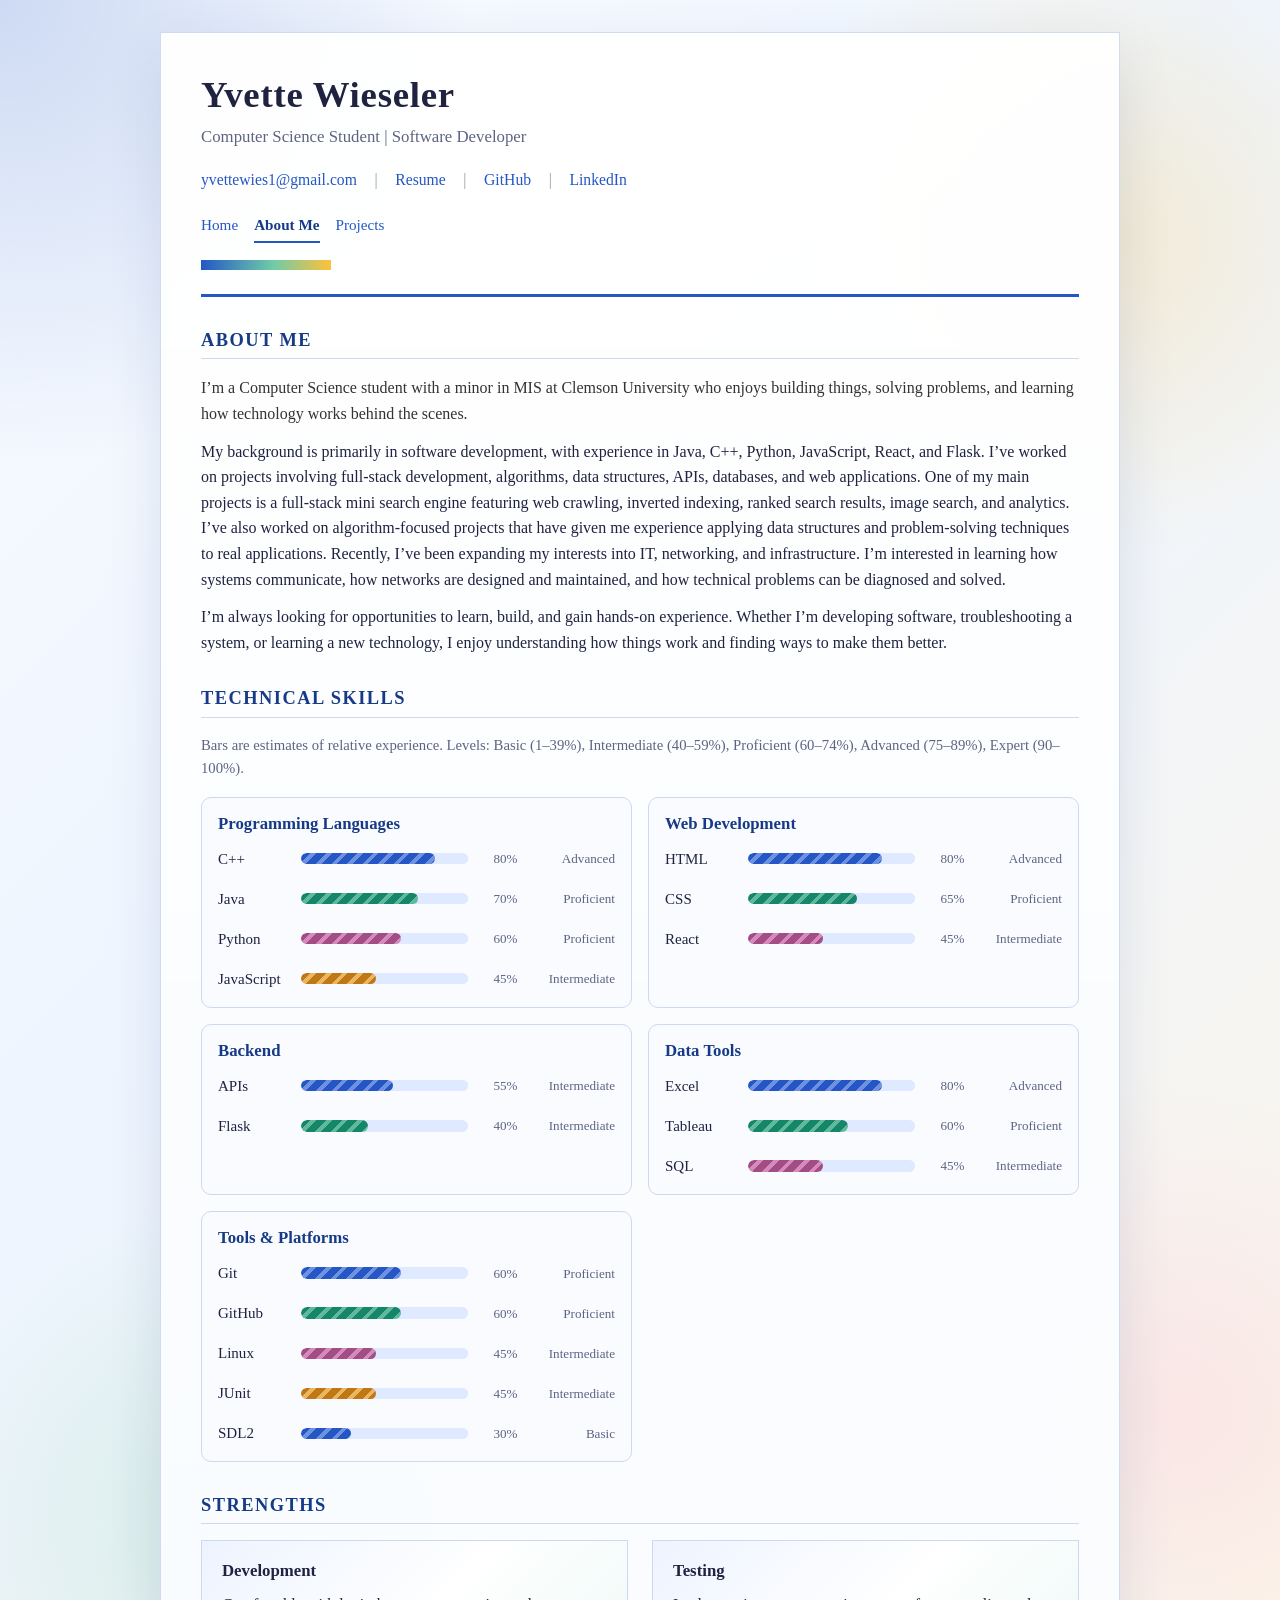
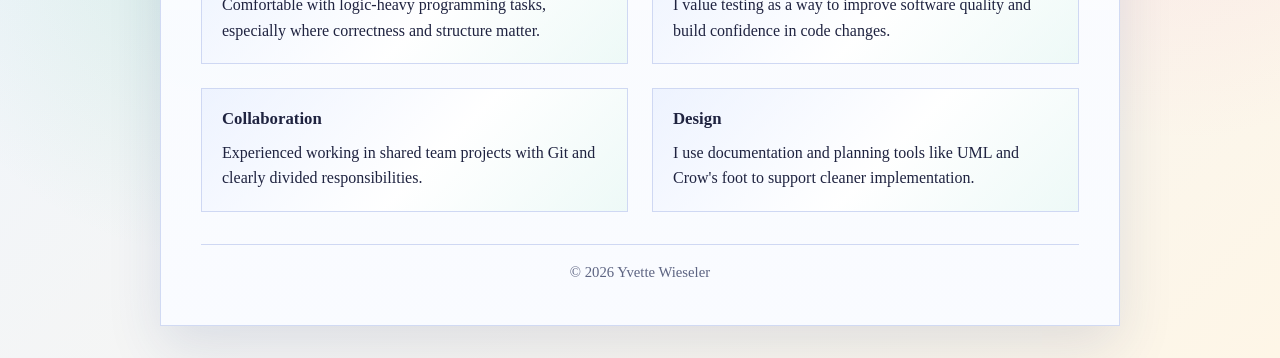
==== about.html @ d9f07ef3 "Deleted/changed some skills and changed the bar skill levels" ====
<!DOCTYPE html>
<html lang="en">
<head>
  <meta charset="UTF-8">
  <meta name="viewport" content="width=device-width, initial-scale=1">
  <title>About Me | Yvette Wieseler</title>
  <meta
    name="description"
    content="About Yvette Wieseler, a computer science student with experience in software development, testing, and design."
  >
  <link rel="stylesheet" href="assets/css/styles.css">
</head>
<body>
  <div class="page">
    <header>
      <h1>Yvette Wieseler</h1>
      <p class="subtitle">Computer Science Student | Software Developer</p>
      <div class="contact-line">
        <span><a href="mailto:yvettewies1@gmail.com">yvettewies1@gmail.com</a></span>
        <span><a href="assets/images/Resume%202026.pdf" target="_blank" rel="noreferrer">Resume</a></span>
        <span><a href="https://github.com/ywiesel" target="_blank" rel="noreferrer">GitHub</a></span>
        <span><a href="https://www.linkedin.com/in/yvette-wieseler-1a63712b4" target="_blank" rel="noreferrer">LinkedIn</a></span>
      </div>
      <nav aria-label="Primary">
        <a href="index.html">Home</a>
        <a href="about.html" aria-current="page">About Me</a>
        <a href="projects.html">Projects</a>
      </nav>
    </header>

    <main>
      <section>
        <h2>About Me</h2>
        <p class="lead">
          I’m a Computer Science student with a minor in MIS at Clemson University who enjoys building things,
          solving problems, and learning how technology works behind the scenes.
        </p>
        <p>
          My background is primarily in software development, with experience in Java, C++, Python, JavaScript, 
          React, and Flask. I’ve worked on projects involving full-stack development, algorithms, data structures, 
          APIs, databases, and web applications. One of my main projects is a full-stack mini search engine featuring 
          web crawling, inverted indexing, ranked search results, image search, and analytics. I’ve also worked on 
          algorithm-focused projects that have given me experience applying data structures and problem-solving techniques 
          to real applications. Recently, I’ve been expanding my interests into IT, networking, and infrastructure. 
          I’m interested in learning how systems communicate, how networks are designed and maintained, and how technical 
          problems can be diagnosed and solved.
        </p>
        <p>
          I’m always looking for opportunities to learn, build, and gain hands-on experience. Whether I’m developing software, 
          troubleshooting a system, or learning a new technology, I enjoy understanding how things work and finding ways to make 
          them better.
        </p>
      </section>

      <section>
        <h2>Technical Skills</h2>
        <p class="skills-note">Bars are estimates of relative experience. Levels: Basic (1–39%), Intermediate (40–59%), Proficient (60–74%), Advanced (75–89%), Expert (90–100%).</p>
        <div class="skills-grid">
          <div class="skill-group">
            <h3>Programming Languages</h3>
            <ul class="skill-list">
              <li><label for="skill-cpp">C++</label><progress id="skill-cpp" max="100" value="80">80%</progress><span class="skill-percent">80%</span><span class="skill-level">Advanced</span></li>
              <li><label for="skill-java">Java</label><progress id="skill-java" max="100" value="70">70%</progress><span class="skill-percent">70%</span><span class="skill-level">Proficient</span></li>
              <li><label for="skill-python">Python</label><progress id="skill-python" max="100" value="60">60%</progress><span class="skill-percent">60%</span><span class="skill-level">Proficient</span></li>
              <li><label for="skill-javascript">JavaScript</label><progress id="skill-javascript" max="100" value="45">45%</progress><span class="skill-percent">45%</span><span class="skill-level">Intermediate</span></li>
            </ul>
          </div>
          <div class="skill-group">
            <h3>Web Development</h3>
            <ul class="skill-list">
              <li><label for="skill-html">HTML</label><progress id="skill-html" max="100" value="80">80%</progress><span class="skill-percent">80%</span><span class="skill-level">Advanced</span></li>
              <li><label for="skill-css">CSS</label><progress id="skill-css" max="100" value="65">65%</progress><span class="skill-percent">65%</span><span class="skill-level">Proficient</span></li>
              <li><label for="skill-react">React</label><progress id="skill-react" max="100" value="45">45%</progress><span class="skill-percent">45%</span><span class="skill-level">Intermediate</span></li>
            </ul>
          </div>
          <div class="skill-group">
            <h3>Backend</h3>
            <ul class="skill-list">
              <li><label for="skill-apis">APIs</label><progress id="skill-apis" max="100" value="55">55%</progress><span class="skill-percent">55%</span><span class="skill-level">Intermediate</span></li>
              <li><label for="skill-flask">Flask</label><progress id="skill-flask" max="100" value="40">40%</progress><span class="skill-percent">40%</span><span class="skill-level">Intermediate</span></li>
            </ul>
          </div>
          <div class="skill-group">
            <h3>Data Tools</h3>
            <ul class="skill-list">
              <li><label for="skill-excel">Excel</label><progress id="skill-excel" max="100" value="80">80%</progress><span class="skill-percent">80%</span><span class="skill-level">Advanced</span></li>
              <li><label for="skill-tableau">Tableau</label><progress id="skill-tableau" max="100" value="60">60%</progress><span class="skill-percent">60%</span><span class="skill-level">Proficient</span></li>
              <li><label for="skill-sql">SQL</label><progress id="skill-sql" max="100" value="45">45%</progress><span class="skill-percent">45%</span><span class="skill-level">Intermediate</span></li>
            </ul>
          </div>
          <div class="skill-group">
            <h3>Tools &amp; Platforms</h3>
            <ul class="skill-list">
              <li><label for="skill-git">Git</label><progress id="skill-git" max="100" value="60">60%</progress><span class="skill-percent">60%</span><span class="skill-level">Proficient</span></li>
              <li><label for="skill-github">GitHub</label><progress id="skill-github" max="100" value="60">60%</progress><span class="skill-percent">60%</span><span class="skill-level">Proficient</span></li>
              <li><label for="skill-linux">Linux</label><progress id="skill-linux" max="100" value="45">45%</progress><span class="skill-percent">45%</span><span class="skill-level">Intermediate</span></li>
              <li><label for="skill-junit">JUnit</label><progress id="skill-junit" max="100" value="45">45%</progress><span class="skill-percent">45%</span><span class="skill-level">Intermediate</span></li>
              <li><label for="skill-sdl2">SDL2</label><progress id="skill-sdl2" max="100" value="30">30%</progress><span class="skill-percent">30%</span><span class="skill-level">Basic</span></li>
            </ul>
          </div>
        </div>
      </section>

      <section>
        <h2>Strengths</h2>
        <div class="split-grid">
          <div class="panel">
            <h3>Development</h3>
            <p>
              Comfortable with logic-heavy programming tasks, especially where correctness and structure matter.
            </p>
          </div>
          <div class="panel">
            <h3>Testing</h3>
            <p>
              I value testing as a way to improve software quality and build confidence in code changes.
            </p>
          </div>
          <div class="panel">
            <h3>Collaboration</h3>
            <p>
              Experienced working in shared team projects with Git and clearly divided responsibilities.
            </p>
          </div>
          <div class="panel">
            <h3>Design</h3>
            <p>
              I use documentation and planning tools like UML and Crow's foot to support cleaner implementation.
            </p>
          </div>
        </div>
      </section>
    </main>

    <footer>
      © 2026 Yvette Wieseler
    </footer>
  </div>
</body>
</html>
---- assets/css/styles.css ----
:root {
  --bg: #edf5ff;
  --surface: #ffffff;
  --surface-soft: #f9fbff;
  --text: #1f2340;
  --muted: #5d6482;
  --border: #cfd8f3;
  --accent: #2457c5;
  --accent-strong: #163a86;
  --accent-soft: #dfe9ff;
  --mint: #dff7ee;
  --rose: #ffe2ea;
  --max-width: 960px;
}

* {
  box-sizing: border-box;
}

html {
  scroll-behavior: smooth;
}

body {
  margin: 0;
  background:
    radial-gradient(circle at top left, rgba(36, 87, 197, 0.2), transparent 20%),
    radial-gradient(circle at 85% 12%, rgba(255, 193, 59, 0.22), transparent 16%),
    radial-gradient(circle at 18% 78%, rgba(110, 203, 168, 0.2), transparent 18%),
    radial-gradient(circle at 92% 72%, rgba(255, 150, 180, 0.16), transparent 18%),
    linear-gradient(135deg, #f8fbff 0%, #eef5ff 38%, #fef6e7 100%);
  color: var(--text);
  font-family: Georgia, "Times New Roman", serif;
  line-height: 1.6;
}

a {
  color: var(--accent);
  text-decoration: none;
}

a:hover {
  color: var(--accent-strong);
  text-decoration: underline;
}

.page {
  width: min(calc(100% - 2rem), var(--max-width));
  margin: 2rem auto;
  background:
    linear-gradient(180deg, rgba(255, 255, 255, 0.97) 0%, rgba(249, 251, 255, 0.98) 100%);
  border: 1px solid rgba(207, 216, 243, 0.95);
  padding: 2.5rem;
  box-shadow: 0 22px 52px rgba(30, 55, 120, 0.12);
}

header {
  border-bottom: 3px solid var(--accent);
  padding-bottom: 1.5rem;
  margin-bottom: 2rem;
  position: relative;
}

header::after {
  content: "";
  display: block;
  width: 130px;
  height: 10px;
  margin-top: 1.1rem;
  background: linear-gradient(90deg, var(--accent) 0%, #6ecba8 55%, #ffc13b 100%);
}

h1,
h2,
h3 {
  margin: 0;
  font-weight: 700;
  line-height: 1.2;
}

h1 {
  font-size: 2.3rem;
  letter-spacing: 0.02em;
}

.subtitle {
  margin: 0.45rem 0 0;
  color: var(--muted);
  font-size: 1.05rem;
}

.contact-line {
  margin-top: 1rem;
  display: flex;
  flex-wrap: wrap;
  gap: 0.65rem 1.1rem;
  color: var(--muted);
  font-size: 0.98rem;
}

.contact-line span::after {
  content: "|";
  margin-left: 1.1rem;
  color: #9a9a9a;
}

.contact-line span:last-child::after {
  content: "";
  margin: 0;
}

nav {
  margin-top: 1.1rem;
  display: flex;
  flex-wrap: wrap;
  gap: 1rem;
  font-size: 0.95rem;
}

nav a {
  padding: 0.2rem 0;
  border-bottom: 2px solid transparent;
}

nav a:hover {
  border-bottom-color: var(--accent);
  text-decoration: none;
}

nav a[aria-current="page"] {
  color: var(--accent-strong);
  border-bottom-color: var(--accent);
  font-weight: 700;
}

section + section {
  margin-top: 2rem;
}

h2 {
  font-size: 1.15rem;
  text-transform: uppercase;
  letter-spacing: 0.08em;
  border-bottom: 1px solid var(--border);
  padding-bottom: 0.45rem;
  margin-bottom: 1rem;
  color: var(--accent-strong);
}

p {
  margin: 0;
}

p + p {
  margin-top: 0.75rem;
}

.lead {
  color: #333;
}

.intro-section {
  max-width: 780px;
}

.split-grid {
  display: grid;
  grid-template-columns: repeat(2, minmax(0, 1fr));
  gap: 1.5rem;
}

.panel {
  border: 1px solid var(--border);
  padding: 1.25rem;
  background:
    linear-gradient(135deg, rgba(223, 233, 255, 0.45) 0%, rgba(255, 255, 255, 0.95) 55%, rgba(223, 247, 238, 0.45) 100%);
}

.panel h3 {
  font-size: 1.05rem;
  margin-bottom: 0.65rem;
}

.button-row {
  display: flex;
  flex-wrap: wrap;
  gap: 0.85rem;
  margin-top: 1.5rem;
}

.button {
  display: inline-block;
  padding: 0.75rem 1.1rem;
  border: 1px solid var(--accent);
  color: var(--accent);
  background: #ffffff;
}

.button.primary {
  background: var(--accent);
  color: #fff;
}

.project-actions {
  display: flex;
  flex-wrap: wrap;
  gap: 0.85rem;
  margin-top: 1rem;
}

.project-video {
  margin-top: 1rem;
}

.project-video video {
  display: block;
  width: 100%;
  max-height: min(62vh, 520px);
  background: var(--surface-soft);
  border: 1px solid var(--border);
}

.skills-grid {
  display: grid;
  grid-template-columns: repeat(2, minmax(0, 1fr));
  gap: 1rem;
}

.skills-note {
  margin: 0 0 1rem;
  color: var(--muted);
  font-size: 0.92rem;
}

.skill-group {
  padding: 1rem;
  border: 1px solid var(--border);
  border-radius: 10px;
  background: var(--surface-soft);
}

.skill-group h3 {
  margin-bottom: 0.8rem;
  color: var(--accent-strong);
  font-size: 1.05rem;
}

.skill-list {
  display: grid;
  gap: 0.65rem;
  margin: 0;
  padding: 0;
  list-style: none;
}

.skill-list li {
  display: grid;
  grid-template-columns: 4.5rem minmax(0, 1fr) 2.4rem 5.4rem;
  align-items: center;
  gap: 0.7rem;
}

.skill-list label {
  font-size: 0.94rem;
}

.skill-list li > span {
  color: var(--muted);
  font-size: 0.82rem;
  font-variant-numeric: tabular-nums;
  text-align: right;
}

.skill-list .skill-level {
  font-variant-numeric: normal;
}

.skill-list progress {
  width: 100%;
  height: 0.7rem;
  border: 0;
  border-radius: 999px;
  overflow: hidden;
  appearance: none;
  -webkit-appearance: none;
  background: var(--accent-soft);
}

.skill-list progress::-webkit-progress-bar {
  border-radius: 999px;
  background: var(--accent-soft);
}

.skill-list progress::-webkit-progress-value {
  border-radius: 999px;
  background: repeating-linear-gradient(135deg, var(--bar-color) 0 7px, var(--bar-highlight) 7px 11px);
}

.skill-list progress::-moz-progress-bar {
  border-radius: 999px;
  background: repeating-linear-gradient(135deg, var(--bar-color) 0 7px, var(--bar-highlight) 7px 11px);
}

.skill-list li:nth-child(4n + 1) {
  --bar-color: #2457c5;
  --bar-highlight: #6e91e0;
}

.skill-list li:nth-child(4n + 2) {
  --bar-color: #16866a;
  --bar-highlight: #61b99c;
}

.skill-list li:nth-child(4n + 3) {
  --bar-color: #a24d86;
  --bar-highlight: #d58bb9;
}

.skill-list li:nth-child(4n) {
  --bar-color: #c07816;
  --bar-highlight: #eab65f;
}

.project {
  padding: 0 0 1.4rem;
  margin-bottom: 1.4rem;
  border-bottom: 1px solid #e7e7e7;
}

.project:last-child {
  margin-bottom: 0;
  padding-bottom: 0;
  border-bottom: 0;
}

.project-header {
  display: flex;
  justify-content: space-between;
  gap: 1rem;
  align-items: baseline;
  margin-bottom: 0.45rem;
  flex-wrap: wrap;
}

.project-title {
  font-size: 1.1rem;
  color: var(--accent-strong);
}

.project-type {
  color: var(--muted);
  font-size: 0.95rem;
  font-style: italic;
}

.label {
  font-weight: 700;
}

ul {
  margin: 0.75rem 0 0;
  padding-left: 1.2rem;
}

li + li {
  margin-top: 0.35rem;
}

.project-slideshow {
  margin-top: 1rem;
}

.slideshow-frame {
  border: 1px solid var(--border);
  background: #fff;
  padding: 0.75rem;
}

.slide {
  display: none;
  margin: 0;
}

.slide.is-active {
  display: block;
}

.slide img {
  width: 100%;
  height: min(62vh, 520px);
  object-fit: contain;
  background: var(--surface-soft);
  border: 1px solid #ececec;
  display: block;
}

.slide figcaption {
  margin-top: 0.45rem;
  color: var(--muted);
  font-size: 0.9rem;
}

.slideshow-controls {
  display: flex;
  align-items: center;
  justify-content: center;
  gap: 1rem;
  margin-top: 0.8rem;
}

.slide-button {
  width: 2.45rem;
  height: 2.45rem;
  border: 1px solid var(--accent);
  background: #fff;
  color: var(--accent);
  font-size: 1.6rem;
  line-height: 1;
  cursor: pointer;
}

.slide-button:hover,
.slide-button:focus {
  background: var(--accent);
  color: #fff;
}

.slide-counter {
  min-width: 4.5rem;
  color: var(--muted);
  font-size: 0.95rem;
  text-align: center;
}

.project-note,
.placeholder {
  margin-top: 0.8rem;
  color: var(--muted);
  font-style: italic;
}

footer {
  margin-top: 2rem;
  padding-top: 1rem;
  border-top: 1px solid var(--border);
  color: var(--muted);
  font-size: 0.92rem;
  text-align: center;
}

@media (max-width: 700px) {
  .page {
    margin: 0;
    width: 100%;
    border-left: 0;
    border-right: 0;
    padding: 1.5rem;
  }

  h1 {
    font-size: 1.9rem;
  }

  .contact-line {
    flex-direction: column;
    gap: 0.35rem;
  }

  .contact-line span::after {
    content: "";
    margin: 0;
  }

  .split-grid {
    grid-template-columns: 1fr;
  }

  .skills-grid {
    grid-template-columns: 1fr;
  }

  .slide img {
    height: min(56vh, 380px);
  }

  .skill-list li {
    grid-template-columns: 4rem minmax(0, 1fr) 2.3rem;
    gap: 0.45rem;
  }

  .skill-list .skill-level {
    grid-column: 2 / 4;
    margin-top: -0.35rem;
    text-align: right;
  }
}
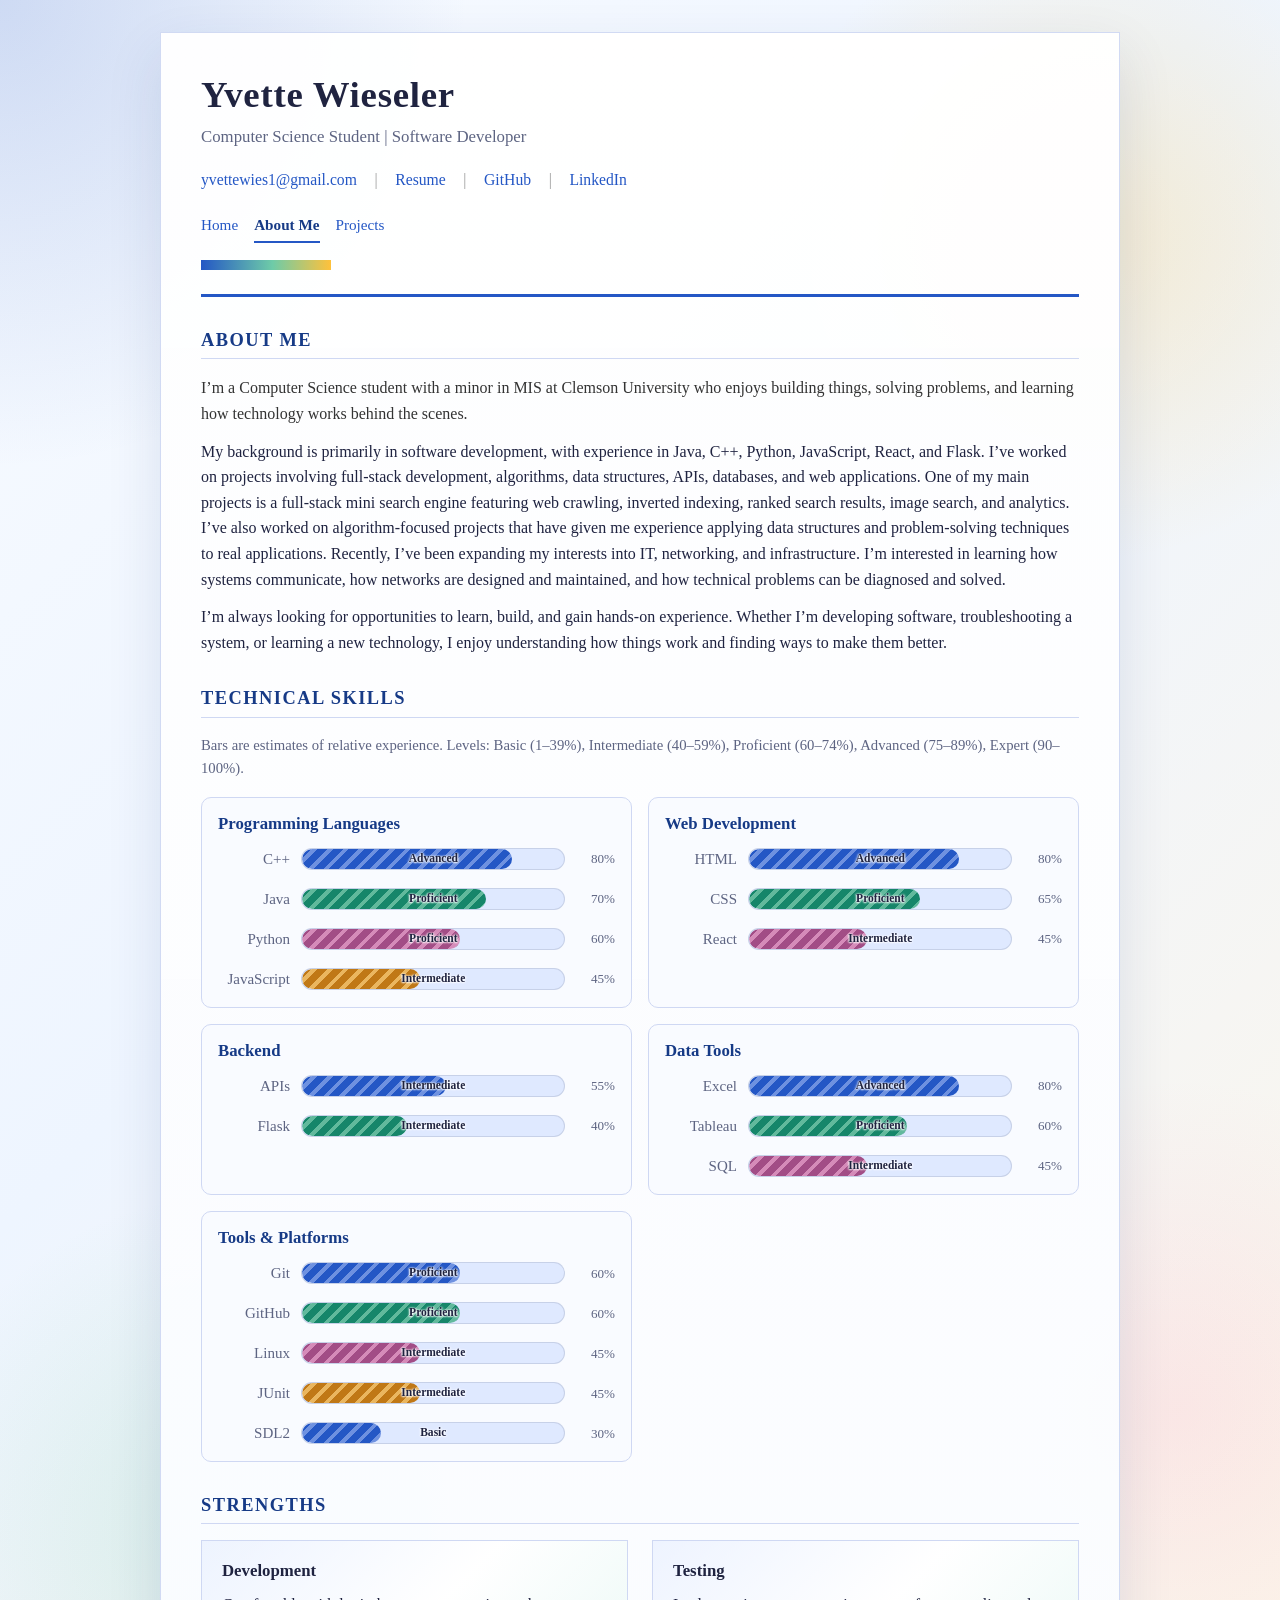
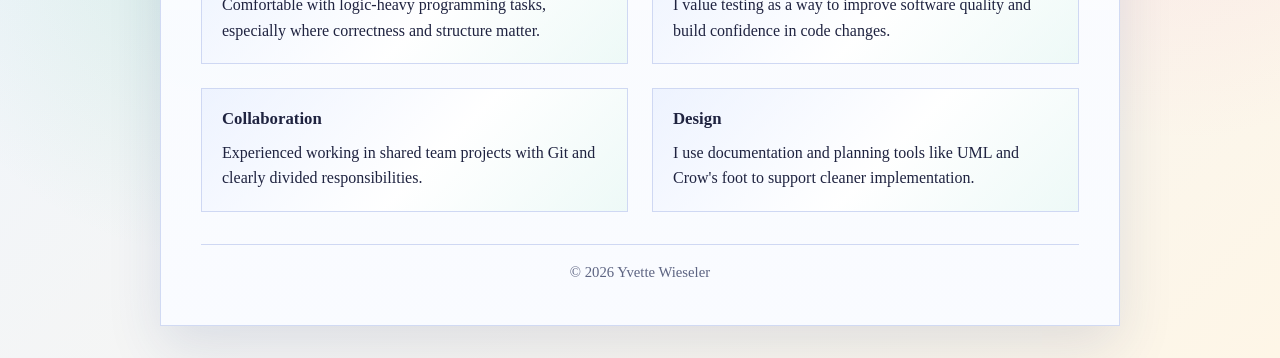
==== commit ed76d190: "Added proficientcy levels on the bar" ====
--- a/about.html
+++ b/about.html
@@ -59,43 +59,43 @@
           <div class="skill-group">
             <h3>Programming Languages</h3>
             <ul class="skill-list">
-              <li><label for="skill-cpp">C++</label><progress id="skill-cpp" max="100" value="80">80%</progress><span class="skill-percent">80%</span><span class="skill-level">Advanced</span></li>
-              <li><label for="skill-java">Java</label><progress id="skill-java" max="100" value="70">70%</progress><span class="skill-percent">70%</span><span class="skill-level">Proficient</span></li>
-              <li><label for="skill-python">Python</label><progress id="skill-python" max="100" value="60">60%</progress><span class="skill-percent">60%</span><span class="skill-level">Proficient</span></li>
-              <li><label for="skill-javascript">JavaScript</label><progress id="skill-javascript" max="100" value="45">45%</progress><span class="skill-percent">45%</span><span class="skill-level">Intermediate</span></li>
+              <li><span class="skill-name">C++</span><div class="skill-meter" role="progressbar" aria-label="C++" aria-valuemin="0" aria-valuemax="100" aria-valuenow="80" aria-valuetext="80%, Advanced" style="--skill-value: 80%"><span class="skill-meter-fill"></span><span class="skill-level">Advanced</span></div><span class="skill-percent">80%</span></li>
+              <li><span class="skill-name">Java</span><div class="skill-meter" role="progressbar" aria-label="Java" aria-valuemin="0" aria-valuemax="100" aria-valuenow="70" aria-valuetext="70%, Proficient" style="--skill-value: 70%"><span class="skill-meter-fill"></span><span class="skill-level">Proficient</span></div><span class="skill-percent">70%</span></li>
+              <li><span class="skill-name">Python</span><div class="skill-meter" role="progressbar" aria-label="Python" aria-valuemin="0" aria-valuemax="100" aria-valuenow="60" aria-valuetext="60%, Proficient" style="--skill-value: 60%"><span class="skill-meter-fill"></span><span class="skill-level">Proficient</span></div><span class="skill-percent">60%</span></li>
+              <li><span class="skill-name">JavaScript</span><div class="skill-meter" role="progressbar" aria-label="JavaScript" aria-valuemin="0" aria-valuemax="100" aria-valuenow="45" aria-valuetext="45%, Intermediate" style="--skill-value: 45%"><span class="skill-meter-fill"></span><span class="skill-level">Intermediate</span></div><span class="skill-percent">45%</span></li>
             </ul>
           </div>
           <div class="skill-group">
             <h3>Web Development</h3>
             <ul class="skill-list">
-              <li><label for="skill-html">HTML</label><progress id="skill-html" max="100" value="80">80%</progress><span class="skill-percent">80%</span><span class="skill-level">Advanced</span></li>
-              <li><label for="skill-css">CSS</label><progress id="skill-css" max="100" value="65">65%</progress><span class="skill-percent">65%</span><span class="skill-level">Proficient</span></li>
-              <li><label for="skill-react">React</label><progress id="skill-react" max="100" value="45">45%</progress><span class="skill-percent">45%</span><span class="skill-level">Intermediate</span></li>
+              <li><span class="skill-name">HTML</span><div class="skill-meter" role="progressbar" aria-label="HTML" aria-valuemin="0" aria-valuemax="100" aria-valuenow="80" aria-valuetext="80%, Advanced" style="--skill-value: 80%"><span class="skill-meter-fill"></span><span class="skill-level">Advanced</span></div><span class="skill-percent">80%</span></li>
+              <li><span class="skill-name">CSS</span><div class="skill-meter" role="progressbar" aria-label="CSS" aria-valuemin="0" aria-valuemax="100" aria-valuenow="65" aria-valuetext="65%, Proficient" style="--skill-value: 65%"><span class="skill-meter-fill"></span><span class="skill-level">Proficient</span></div><span class="skill-percent">65%</span></li>
+              <li><span class="skill-name">React</span><div class="skill-meter" role="progressbar" aria-label="React" aria-valuemin="0" aria-valuemax="100" aria-valuenow="45" aria-valuetext="45%, Intermediate" style="--skill-value: 45%"><span class="skill-meter-fill"></span><span class="skill-level">Intermediate</span></div><span class="skill-percent">45%</span></li>
             </ul>
           </div>
           <div class="skill-group">
             <h3>Backend</h3>
             <ul class="skill-list">
-              <li><label for="skill-apis">APIs</label><progress id="skill-apis" max="100" value="55">55%</progress><span class="skill-percent">55%</span><span class="skill-level">Intermediate</span></li>
-              <li><label for="skill-flask">Flask</label><progress id="skill-flask" max="100" value="40">40%</progress><span class="skill-percent">40%</span><span class="skill-level">Intermediate</span></li>
+              <li><span class="skill-name">APIs</span><div class="skill-meter" role="progressbar" aria-label="APIs" aria-valuemin="0" aria-valuemax="100" aria-valuenow="55" aria-valuetext="55%, Intermediate" style="--skill-value: 55%"><span class="skill-meter-fill"></span><span class="skill-level">Intermediate</span></div><span class="skill-percent">55%</span></li>
+              <li><span class="skill-name">Flask</span><div class="skill-meter" role="progressbar" aria-label="Flask" aria-valuemin="0" aria-valuemax="100" aria-valuenow="40" aria-valuetext="40%, Intermediate" style="--skill-value: 40%"><span class="skill-meter-fill"></span><span class="skill-level">Intermediate</span></div><span class="skill-percent">40%</span></li>
             </ul>
           </div>
           <div class="skill-group">
             <h3>Data Tools</h3>
             <ul class="skill-list">
-              <li><label for="skill-excel">Excel</label><progress id="skill-excel" max="100" value="80">80%</progress><span class="skill-percent">80%</span><span class="skill-level">Advanced</span></li>
-              <li><label for="skill-tableau">Tableau</label><progress id="skill-tableau" max="100" value="60">60%</progress><span class="skill-percent">60%</span><span class="skill-level">Proficient</span></li>
-              <li><label for="skill-sql">SQL</label><progress id="skill-sql" max="100" value="45">45%</progress><span class="skill-percent">45%</span><span class="skill-level">Intermediate</span></li>
+              <li><span class="skill-name">Excel</span><div class="skill-meter" role="progressbar" aria-label="Excel" aria-valuemin="0" aria-valuemax="100" aria-valuenow="80" aria-valuetext="80%, Advanced" style="--skill-value: 80%"><span class="skill-meter-fill"></span><span class="skill-level">Advanced</span></div><span class="skill-percent">80%</span></li>
+              <li><span class="skill-name">Tableau</span><div class="skill-meter" role="progressbar" aria-label="Tableau" aria-valuemin="0" aria-valuemax="100" aria-valuenow="60" aria-valuetext="60%, Proficient" style="--skill-value: 60%"><span class="skill-meter-fill"></span><span class="skill-level">Proficient</span></div><span class="skill-percent">60%</span></li>
+              <li><span class="skill-name">SQL</span><div class="skill-meter" role="progressbar" aria-label="SQL" aria-valuemin="0" aria-valuemax="100" aria-valuenow="45" aria-valuetext="45%, Intermediate" style="--skill-value: 45%"><span class="skill-meter-fill"></span><span class="skill-level">Intermediate</span></div><span class="skill-percent">45%</span></li>
             </ul>
           </div>
           <div class="skill-group">
             <h3>Tools &amp; Platforms</h3>
             <ul class="skill-list">
-              <li><label for="skill-git">Git</label><progress id="skill-git" max="100" value="60">60%</progress><span class="skill-percent">60%</span><span class="skill-level">Proficient</span></li>
-              <li><label for="skill-github">GitHub</label><progress id="skill-github" max="100" value="60">60%</progress><span class="skill-percent">60%</span><span class="skill-level">Proficient</span></li>
-              <li><label for="skill-linux">Linux</label><progress id="skill-linux" max="100" value="45">45%</progress><span class="skill-percent">45%</span><span class="skill-level">Intermediate</span></li>
-              <li><label for="skill-junit">JUnit</label><progress id="skill-junit" max="100" value="45">45%</progress><span class="skill-percent">45%</span><span class="skill-level">Intermediate</span></li>
-              <li><label for="skill-sdl2">SDL2</label><progress id="skill-sdl2" max="100" value="30">30%</progress><span class="skill-percent">30%</span><span class="skill-level">Basic</span></li>
+              <li><span class="skill-name">Git</span><div class="skill-meter" role="progressbar" aria-label="Git" aria-valuemin="0" aria-valuemax="100" aria-valuenow="60" aria-valuetext="60%, Proficient" style="--skill-value: 60%"><span class="skill-meter-fill"></span><span class="skill-level">Proficient</span></div><span class="skill-percent">60%</span></li>
+              <li><span class="skill-name">GitHub</span><div class="skill-meter" role="progressbar" aria-label="GitHub" aria-valuemin="0" aria-valuemax="100" aria-valuenow="60" aria-valuetext="60%, Proficient" style="--skill-value: 60%"><span class="skill-meter-fill"></span><span class="skill-level">Proficient</span></div><span class="skill-percent">60%</span></li>
+              <li><span class="skill-name">Linux</span><div class="skill-meter" role="progressbar" aria-label="Linux" aria-valuemin="0" aria-valuemax="100" aria-valuenow="45" aria-valuetext="45%, Intermediate" style="--skill-value: 45%"><span class="skill-meter-fill"></span><span class="skill-level">Intermediate</span></div><span class="skill-percent">45%</span></li>
+              <li><span class="skill-name">JUnit</span><div class="skill-meter" role="progressbar" aria-label="JUnit" aria-valuemin="0" aria-valuemax="100" aria-valuenow="45" aria-valuetext="45%, Intermediate" style="--skill-value: 45%"><span class="skill-meter-fill"></span><span class="skill-level">Intermediate</span></div><span class="skill-percent">45%</span></li>
+              <li><span class="skill-name">SDL2</span><div class="skill-meter" role="progressbar" aria-label="SDL2" aria-valuemin="0" aria-valuemax="100" aria-valuenow="30" aria-valuetext="30%, Basic" style="--skill-value: 30%"><span class="skill-meter-fill"></span><span class="skill-level">Basic</span></div><span class="skill-percent">30%</span></li>
             </ul>
           </div>
         </div>
--- a/assets/css/styles.css
+++ b/assets/css/styles.css
@@ -255,12 +255,12 @@
 
 .skill-list li {
   display: grid;
-  grid-template-columns: 4.5rem minmax(0, 1fr) 2.4rem 5.4rem;
+  grid-template-columns: 4.5rem minmax(0, 1fr) 2.4rem;
   align-items: center;
   gap: 0.7rem;
 }
 
-.skill-list label {
+.skill-list .skill-name {
   font-size: 0.94rem;
 }
 
@@ -271,34 +271,43 @@
   text-align: right;
 }
 
-.skill-list .skill-level {
-  font-variant-numeric: normal;
-}
-
-.skill-list progress {
+.skill-meter {
+  position: relative;
   width: 100%;
-  height: 0.7rem;
-  border: 0;
+  min-width: 0;
+  height: 1.35rem;
   border-radius: 999px;
   overflow: hidden;
-  appearance: none;
-  -webkit-appearance: none;
   background: var(--accent-soft);
 }
 
-.skill-list progress::-webkit-progress-bar {
-  border-radius: 999px;
-  background: var(--accent-soft);
-}
-
-.skill-list progress::-webkit-progress-value {
+.skill-meter-fill {
+  position: absolute;
+  inset: 0 auto 0 0;
+  width: var(--skill-value);
   border-radius: 999px;
   background: repeating-linear-gradient(135deg, var(--bar-color) 0 7px, var(--bar-highlight) 7px 11px);
 }
 
-.skill-list progress::-moz-progress-bar {
-  border-radius: 999px;
-  background: repeating-linear-gradient(135deg, var(--bar-color) 0 7px, var(--bar-highlight) 7px 11px);
+.skill-meter .skill-level {
+  position: absolute;
+  inset: 0;
+  display: grid;
+  place-items: center;
+  color: var(--text);
+  font-size: 0.72rem;
+  font-weight: 700;
+  line-height: 1;
+  text-shadow: 0 1px 2px #fff, 1px 0 2px #fff, -1px 0 2px #fff;
+  white-space: nowrap;
+}
+
+.skill-list .skill-percent {
+  font-size: 0.82rem;
+}
+
+.skill-list .skill-meter {
+  border: 1px solid rgba(31, 35, 64, 0.12);
 }
 
 .skill-list li:nth-child(4n + 1) {
@@ -487,10 +496,4 @@
     grid-template-columns: 4rem minmax(0, 1fr) 2.3rem;
     gap: 0.45rem;
   }
-
-  .skill-list .skill-level {
-    grid-column: 2 / 4;
-    margin-top: -0.35rem;
-    text-align: right;
-  }
-}
+}
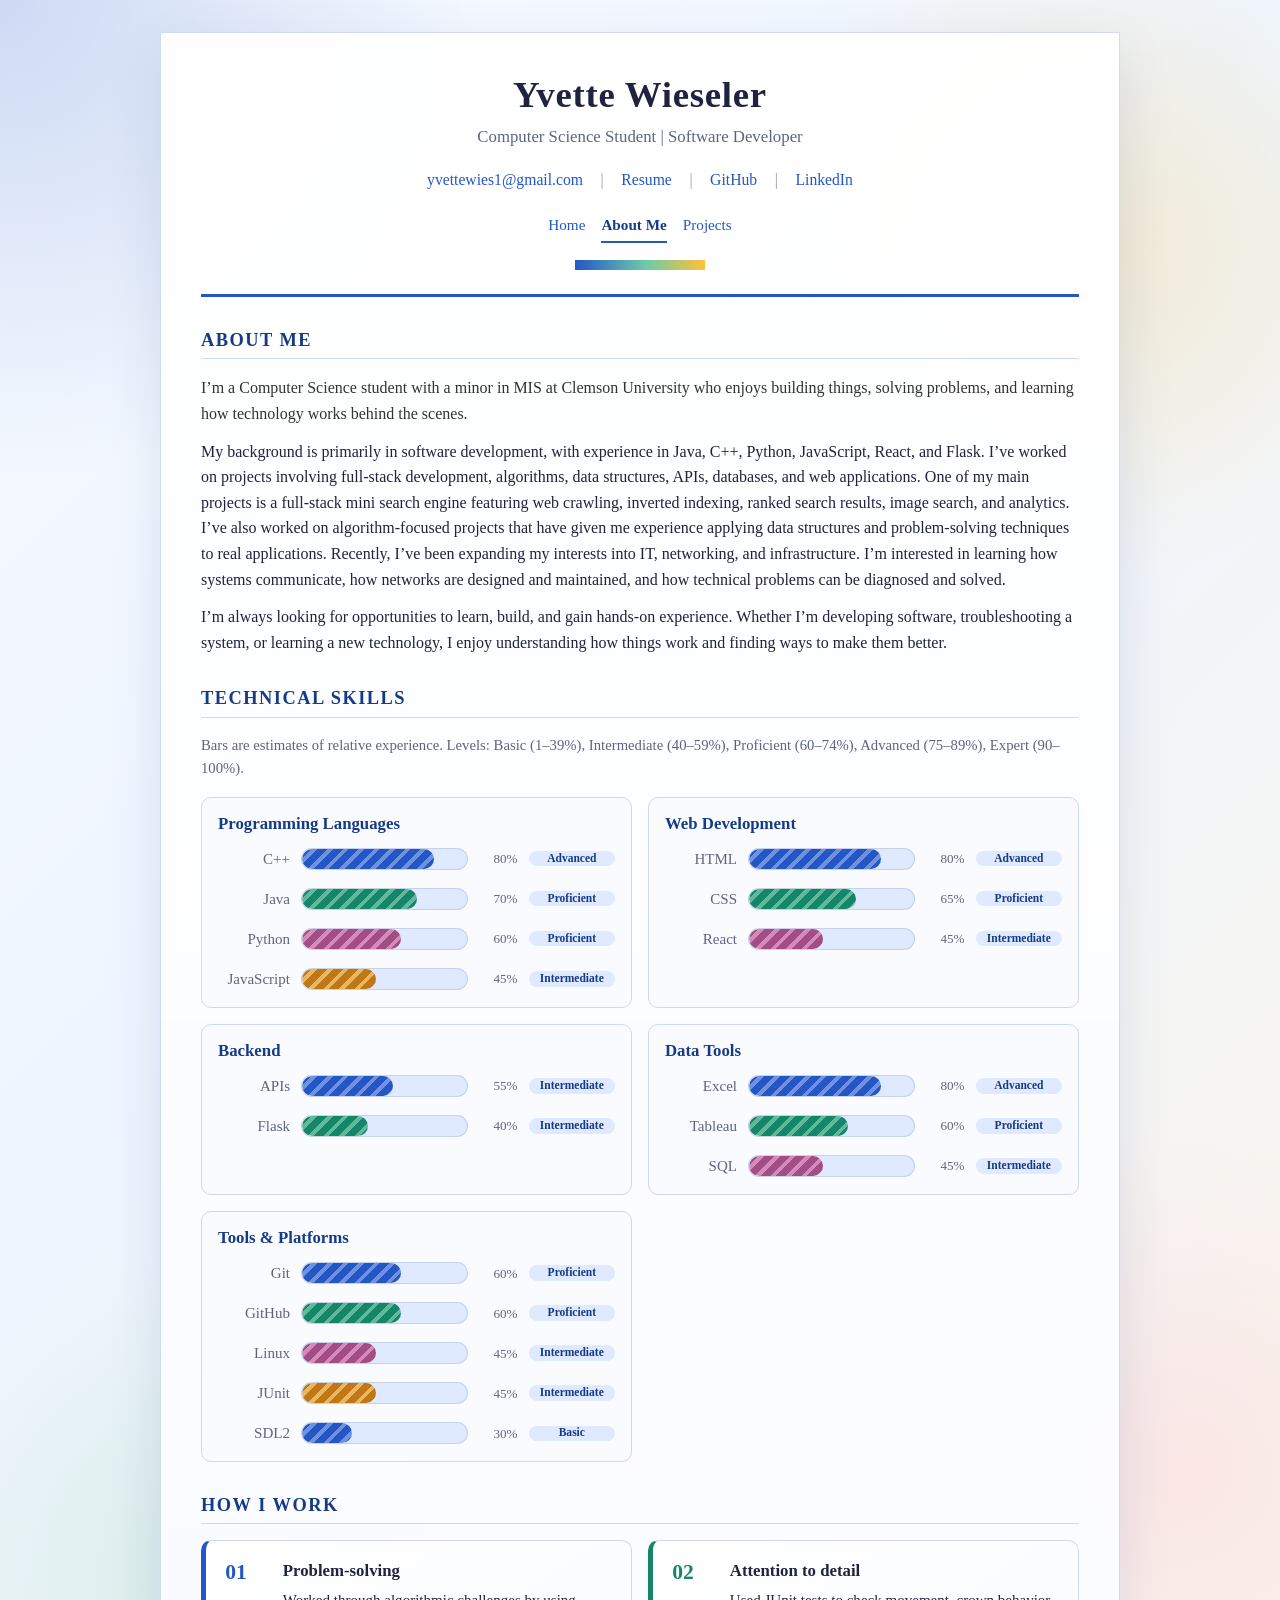
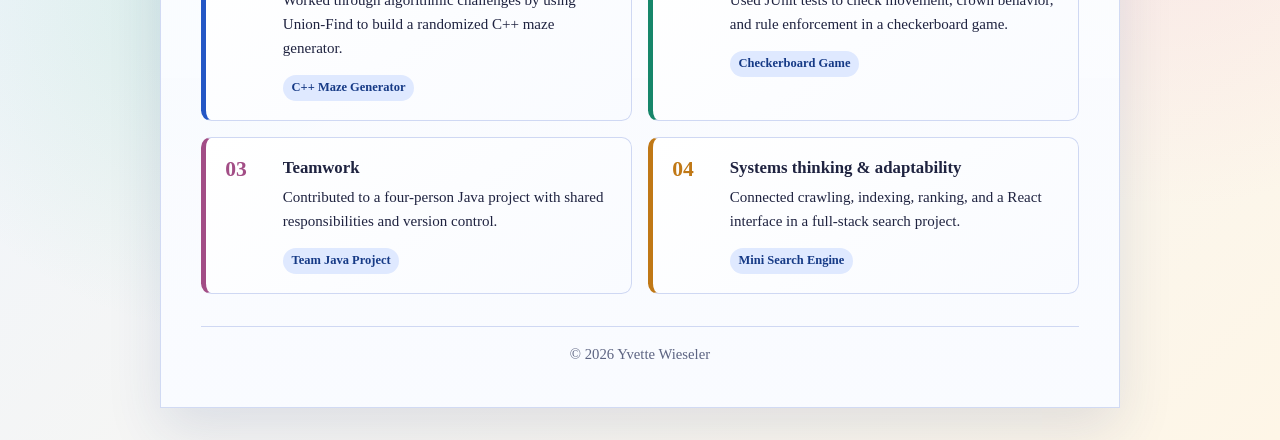
==== commit 46ed1a0c: "Changed the strength section to soft skills and centered top of page" ====
--- a/about.html
+++ b/about.html
@@ -59,75 +59,67 @@
           <div class="skill-group">
             <h3>Programming Languages</h3>
             <ul class="skill-list">
-              <li><span class="skill-name">C++</span><div class="skill-meter" role="progressbar" aria-label="C++" aria-valuemin="0" aria-valuemax="100" aria-valuenow="80" aria-valuetext="80%, Advanced" style="--skill-value: 80%"><span class="skill-meter-fill"></span><span class="skill-level">Advanced</span></div><span class="skill-percent">80%</span></li>
-              <li><span class="skill-name">Java</span><div class="skill-meter" role="progressbar" aria-label="Java" aria-valuemin="0" aria-valuemax="100" aria-valuenow="70" aria-valuetext="70%, Proficient" style="--skill-value: 70%"><span class="skill-meter-fill"></span><span class="skill-level">Proficient</span></div><span class="skill-percent">70%</span></li>
-              <li><span class="skill-name">Python</span><div class="skill-meter" role="progressbar" aria-label="Python" aria-valuemin="0" aria-valuemax="100" aria-valuenow="60" aria-valuetext="60%, Proficient" style="--skill-value: 60%"><span class="skill-meter-fill"></span><span class="skill-level">Proficient</span></div><span class="skill-percent">60%</span></li>
-              <li><span class="skill-name">JavaScript</span><div class="skill-meter" role="progressbar" aria-label="JavaScript" aria-valuemin="0" aria-valuemax="100" aria-valuenow="45" aria-valuetext="45%, Intermediate" style="--skill-value: 45%"><span class="skill-meter-fill"></span><span class="skill-level">Intermediate</span></div><span class="skill-percent">45%</span></li>
+              <li><span class="skill-name">C++</span><div class="skill-meter" role="progressbar" aria-label="C++" aria-valuemin="0" aria-valuemax="100" aria-valuenow="80" aria-valuetext="80%, Advanced" style="--skill-value: 80%"><span class="skill-meter-fill"></span></div><span class="skill-percent">80%</span><span class="skill-level">Advanced</span></li>
+              <li><span class="skill-name">Java</span><div class="skill-meter" role="progressbar" aria-label="Java" aria-valuemin="0" aria-valuemax="100" aria-valuenow="70" aria-valuetext="70%, Proficient" style="--skill-value: 70%"><span class="skill-meter-fill"></span></div><span class="skill-percent">70%</span><span class="skill-level">Proficient</span></li>
+              <li><span class="skill-name">Python</span><div class="skill-meter" role="progressbar" aria-label="Python" aria-valuemin="0" aria-valuemax="100" aria-valuenow="60" aria-valuetext="60%, Proficient" style="--skill-value: 60%"><span class="skill-meter-fill"></span></div><span class="skill-percent">60%</span><span class="skill-level">Proficient</span></li>
+              <li><span class="skill-name">JavaScript</span><div class="skill-meter" role="progressbar" aria-label="JavaScript" aria-valuemin="0" aria-valuemax="100" aria-valuenow="45" aria-valuetext="45%, Intermediate" style="--skill-value: 45%"><span class="skill-meter-fill"></span></div><span class="skill-percent">45%</span><span class="skill-level">Intermediate</span></li>
             </ul>
           </div>
           <div class="skill-group">
             <h3>Web Development</h3>
             <ul class="skill-list">
-              <li><span class="skill-name">HTML</span><div class="skill-meter" role="progressbar" aria-label="HTML" aria-valuemin="0" aria-valuemax="100" aria-valuenow="80" aria-valuetext="80%, Advanced" style="--skill-value: 80%"><span class="skill-meter-fill"></span><span class="skill-level">Advanced</span></div><span class="skill-percent">80%</span></li>
-              <li><span class="skill-name">CSS</span><div class="skill-meter" role="progressbar" aria-label="CSS" aria-valuemin="0" aria-valuemax="100" aria-valuenow="65" aria-valuetext="65%, Proficient" style="--skill-value: 65%"><span class="skill-meter-fill"></span><span class="skill-level">Proficient</span></div><span class="skill-percent">65%</span></li>
-              <li><span class="skill-name">React</span><div class="skill-meter" role="progressbar" aria-label="React" aria-valuemin="0" aria-valuemax="100" aria-valuenow="45" aria-valuetext="45%, Intermediate" style="--skill-value: 45%"><span class="skill-meter-fill"></span><span class="skill-level">Intermediate</span></div><span class="skill-percent">45%</span></li>
+              <li><span class="skill-name">HTML</span><div class="skill-meter" role="progressbar" aria-label="HTML" aria-valuemin="0" aria-valuemax="100" aria-valuenow="80" aria-valuetext="80%, Advanced" style="--skill-value: 80%"><span class="skill-meter-fill"></span></div><span class="skill-percent">80%</span><span class="skill-level">Advanced</span></li>
+              <li><span class="skill-name">CSS</span><div class="skill-meter" role="progressbar" aria-label="CSS" aria-valuemin="0" aria-valuemax="100" aria-valuenow="65" aria-valuetext="65%, Proficient" style="--skill-value: 65%"><span class="skill-meter-fill"></span></div><span class="skill-percent">65%</span><span class="skill-level">Proficient</span></li>
+              <li><span class="skill-name">React</span><div class="skill-meter" role="progressbar" aria-label="React" aria-valuemin="0" aria-valuemax="100" aria-valuenow="45" aria-valuetext="45%, Intermediate" style="--skill-value: 45%"><span class="skill-meter-fill"></span></div><span class="skill-percent">45%</span><span class="skill-level">Intermediate</span></li>
             </ul>
           </div>
           <div class="skill-group">
             <h3>Backend</h3>
             <ul class="skill-list">
-              <li><span class="skill-name">APIs</span><div class="skill-meter" role="progressbar" aria-label="APIs" aria-valuemin="0" aria-valuemax="100" aria-valuenow="55" aria-valuetext="55%, Intermediate" style="--skill-value: 55%"><span class="skill-meter-fill"></span><span class="skill-level">Intermediate</span></div><span class="skill-percent">55%</span></li>
-              <li><span class="skill-name">Flask</span><div class="skill-meter" role="progressbar" aria-label="Flask" aria-valuemin="0" aria-valuemax="100" aria-valuenow="40" aria-valuetext="40%, Intermediate" style="--skill-value: 40%"><span class="skill-meter-fill"></span><span class="skill-level">Intermediate</span></div><span class="skill-percent">40%</span></li>
+              <li><span class="skill-name">APIs</span><div class="skill-meter" role="progressbar" aria-label="APIs" aria-valuemin="0" aria-valuemax="100" aria-valuenow="55" aria-valuetext="55%, Intermediate" style="--skill-value: 55%"><span class="skill-meter-fill"></span></div><span class="skill-percent">55%</span><span class="skill-level">Intermediate</span></li>
+              <li><span class="skill-name">Flask</span><div class="skill-meter" role="progressbar" aria-label="Flask" aria-valuemin="0" aria-valuemax="100" aria-valuenow="40" aria-valuetext="40%, Intermediate" style="--skill-value: 40%"><span class="skill-meter-fill"></span></div><span class="skill-percent">40%</span><span class="skill-level">Intermediate</span></li>
             </ul>
           </div>
           <div class="skill-group">
             <h3>Data Tools</h3>
             <ul class="skill-list">
-              <li><span class="skill-name">Excel</span><div class="skill-meter" role="progressbar" aria-label="Excel" aria-valuemin="0" aria-valuemax="100" aria-valuenow="80" aria-valuetext="80%, Advanced" style="--skill-value: 80%"><span class="skill-meter-fill"></span><span class="skill-level">Advanced</span></div><span class="skill-percent">80%</span></li>
-              <li><span class="skill-name">Tableau</span><div class="skill-meter" role="progressbar" aria-label="Tableau" aria-valuemin="0" aria-valuemax="100" aria-valuenow="60" aria-valuetext="60%, Proficient" style="--skill-value: 60%"><span class="skill-meter-fill"></span><span class="skill-level">Proficient</span></div><span class="skill-percent">60%</span></li>
-              <li><span class="skill-name">SQL</span><div class="skill-meter" role="progressbar" aria-label="SQL" aria-valuemin="0" aria-valuemax="100" aria-valuenow="45" aria-valuetext="45%, Intermediate" style="--skill-value: 45%"><span class="skill-meter-fill"></span><span class="skill-level">Intermediate</span></div><span class="skill-percent">45%</span></li>
+              <li><span class="skill-name">Excel</span><div class="skill-meter" role="progressbar" aria-label="Excel" aria-valuemin="0" aria-valuemax="100" aria-valuenow="80" aria-valuetext="80%, Advanced" style="--skill-value: 80%"><span class="skill-meter-fill"></span></div><span class="skill-percent">80%</span><span class="skill-level">Advanced</span></li>
+              <li><span class="skill-name">Tableau</span><div class="skill-meter" role="progressbar" aria-label="Tableau" aria-valuemin="0" aria-valuemax="100" aria-valuenow="60" aria-valuetext="60%, Proficient" style="--skill-value: 60%"><span class="skill-meter-fill"></span></div><span class="skill-percent">60%</span><span class="skill-level">Proficient</span></li>
+              <li><span class="skill-name">SQL</span><div class="skill-meter" role="progressbar" aria-label="SQL" aria-valuemin="0" aria-valuemax="100" aria-valuenow="45" aria-valuetext="45%, Intermediate" style="--skill-value: 45%"><span class="skill-meter-fill"></span></div><span class="skill-percent">45%</span><span class="skill-level">Intermediate</span></li>
             </ul>
           </div>
           <div class="skill-group">
             <h3>Tools &amp; Platforms</h3>
             <ul class="skill-list">
-              <li><span class="skill-name">Git</span><div class="skill-meter" role="progressbar" aria-label="Git" aria-valuemin="0" aria-valuemax="100" aria-valuenow="60" aria-valuetext="60%, Proficient" style="--skill-value: 60%"><span class="skill-meter-fill"></span><span class="skill-level">Proficient</span></div><span class="skill-percent">60%</span></li>
-              <li><span class="skill-name">GitHub</span><div class="skill-meter" role="progressbar" aria-label="GitHub" aria-valuemin="0" aria-valuemax="100" aria-valuenow="60" aria-valuetext="60%, Proficient" style="--skill-value: 60%"><span class="skill-meter-fill"></span><span class="skill-level">Proficient</span></div><span class="skill-percent">60%</span></li>
-              <li><span class="skill-name">Linux</span><div class="skill-meter" role="progressbar" aria-label="Linux" aria-valuemin="0" aria-valuemax="100" aria-valuenow="45" aria-valuetext="45%, Intermediate" style="--skill-value: 45%"><span class="skill-meter-fill"></span><span class="skill-level">Intermediate</span></div><span class="skill-percent">45%</span></li>
-              <li><span class="skill-name">JUnit</span><div class="skill-meter" role="progressbar" aria-label="JUnit" aria-valuemin="0" aria-valuemax="100" aria-valuenow="45" aria-valuetext="45%, Intermediate" style="--skill-value: 45%"><span class="skill-meter-fill"></span><span class="skill-level">Intermediate</span></div><span class="skill-percent">45%</span></li>
-              <li><span class="skill-name">SDL2</span><div class="skill-meter" role="progressbar" aria-label="SDL2" aria-valuemin="0" aria-valuemax="100" aria-valuenow="30" aria-valuetext="30%, Basic" style="--skill-value: 30%"><span class="skill-meter-fill"></span><span class="skill-level">Basic</span></div><span class="skill-percent">30%</span></li>
+              <li><span class="skill-name">Git</span><div class="skill-meter" role="progressbar" aria-label="Git" aria-valuemin="0" aria-valuemax="100" aria-valuenow="60" aria-valuetext="60%, Proficient" style="--skill-value: 60%"><span class="skill-meter-fill"></span></div><span class="skill-percent">60%</span><span class="skill-level">Proficient</span></li>
+              <li><span class="skill-name">GitHub</span><div class="skill-meter" role="progressbar" aria-label="GitHub" aria-valuemin="0" aria-valuemax="100" aria-valuenow="60" aria-valuetext="60%, Proficient" style="--skill-value: 60%"><span class="skill-meter-fill"></span></div><span class="skill-percent">60%</span><span class="skill-level">Proficient</span></li>
+              <li><span class="skill-name">Linux</span><div class="skill-meter" role="progressbar" aria-label="Linux" aria-valuemin="0" aria-valuemax="100" aria-valuenow="45" aria-valuetext="45%, Intermediate" style="--skill-value: 45%"><span class="skill-meter-fill"></span></div><span class="skill-percent">45%</span><span class="skill-level">Intermediate</span></li>
+              <li><span class="skill-name">JUnit</span><div class="skill-meter" role="progressbar" aria-label="JUnit" aria-valuemin="0" aria-valuemax="100" aria-valuenow="45" aria-valuetext="45%, Intermediate" style="--skill-value: 45%"><span class="skill-meter-fill"></span></div><span class="skill-percent">45%</span><span class="skill-level">Intermediate</span></li>
+              <li><span class="skill-name">SDL2</span><div class="skill-meter" role="progressbar" aria-label="SDL2" aria-valuemin="0" aria-valuemax="100" aria-valuenow="30" aria-valuetext="30%, Basic" style="--skill-value: 30%"><span class="skill-meter-fill"></span></div><span class="skill-percent">30%</span><span class="skill-level">Basic</span></li>
             </ul>
           </div>
         </div>
       </section>
 
       <section>
-        <h2>Strengths</h2>
-        <div class="split-grid">
-          <div class="panel">
-            <h3>Development</h3>
-            <p>
-              Comfortable with logic-heavy programming tasks, especially where correctness and structure matter.
-            </p>
-          </div>
-          <div class="panel">
-            <h3>Testing</h3>
-            <p>
-              I value testing as a way to improve software quality and build confidence in code changes.
-            </p>
-          </div>
-          <div class="panel">
-            <h3>Collaboration</h3>
-            <p>
-              Experienced working in shared team projects with Git and clearly divided responsibilities.
-            </p>
-          </div>
-          <div class="panel">
-            <h3>Design</h3>
-            <p>
-              I use documentation and planning tools like UML and Crow's foot to support cleaner implementation.
-            </p>
-          </div>
+        <h2>How I Work</h2>
+        <div class="strengths-grid">
+          <article class="strength-card">
+            <span class="strength-number">01</span>
+            <div><h3>Problem-solving</h3><p>Worked through algorithmic challenges by using Union-Find to build a randomized C++ maze generator.</p><span class="strength-proof">C++ Maze Generator</span></div>
+          </article>
+          <article class="strength-card">
+            <span class="strength-number">02</span>
+            <div><h3>Attention to detail</h3><p>Used JUnit tests to check movement, crown behavior, and rule enforcement in a checkerboard game.</p><span class="strength-proof">Checkerboard Game</span></div>
+          </article>
+          <article class="strength-card">
+            <span class="strength-number">03</span>
+            <div><h3>Teamwork</h3><p>Contributed to a four-person Java project with shared responsibilities and version control.</p><span class="strength-proof">Team Java Project</span></div>
+          </article>
+          <article class="strength-card">
+            <span class="strength-number">04</span>
+            <div><h3>Systems thinking &amp; adaptability</h3><p>Connected crawling, indexing, ranking, and a React interface in a full-stack search project.</p><span class="strength-proof">Mini Search Engine</span></div>
+          </article>
         </div>
       </section>
     </main>
--- a/assets/css/styles.css
+++ b/assets/css/styles.css
@@ -59,6 +59,7 @@
   padding-bottom: 1.5rem;
   margin-bottom: 2rem;
   position: relative;
+  text-align: center;
 }
 
 header::after {
@@ -66,7 +67,7 @@
   display: block;
   width: 130px;
   height: 10px;
-  margin-top: 1.1rem;
+  margin: 1.1rem auto 0;
   background: linear-gradient(90deg, var(--accent) 0%, #6ecba8 55%, #ffc13b 100%);
 }
 
@@ -93,6 +94,7 @@
   margin-top: 1rem;
   display: flex;
   flex-wrap: wrap;
+  justify-content: center;
   gap: 0.65rem 1.1rem;
   color: var(--muted);
   font-size: 0.98rem;
@@ -113,6 +115,7 @@
   margin-top: 1.1rem;
   display: flex;
   flex-wrap: wrap;
+  justify-content: center;
   gap: 1rem;
   font-size: 0.95rem;
 }
@@ -255,7 +258,7 @@
 
 .skill-list li {
   display: grid;
-  grid-template-columns: 4.5rem minmax(0, 1fr) 2.4rem;
+  grid-template-columns: 4.5rem minmax(0, 1fr) 2.4rem 5.4rem;
   align-items: center;
   gap: 0.7rem;
 }
@@ -289,16 +292,16 @@
   background: repeating-linear-gradient(135deg, var(--bar-color) 0 7px, var(--bar-highlight) 7px 11px);
 }
 
-.skill-meter .skill-level {
-  position: absolute;
-  inset: 0;
-  display: grid;
-  place-items: center;
-  color: var(--text);
+.skill-list li > .skill-level {
+  padding: 0.12rem 0.35rem;
+  border-radius: 999px;
+  background: var(--accent-soft);
+  color: var(--accent-strong);
   font-size: 0.72rem;
+  font-variant-numeric: normal;
   font-weight: 700;
   line-height: 1;
-  text-shadow: 0 1px 2px #fff, 1px 0 2px #fff, -1px 0 2px #fff;
+  text-align: center;
   white-space: nowrap;
 }
 
@@ -328,6 +331,62 @@
 .skill-list li:nth-child(4n) {
   --bar-color: #c07816;
   --bar-highlight: #eab65f;
+}
+
+.strengths-grid {
+  display: grid;
+  grid-template-columns: repeat(2, minmax(0, 1fr));
+  gap: 1rem;
+}
+
+.strength-card {
+  display: grid;
+  grid-template-columns: 2.8rem minmax(0, 1fr);
+  gap: 0.8rem;
+  padding: 1.2rem;
+  border: 1px solid var(--border);
+  border-left: 5px solid var(--strength-accent, var(--accent));
+  border-radius: 0.65rem;
+  background: linear-gradient(145deg, #fff, var(--surface-soft));
+}
+
+.strength-card:nth-child(2) {
+  --strength-accent: #16866a;
+}
+
+.strength-card:nth-child(3) {
+  --strength-accent: #a24d86;
+}
+
+.strength-card:nth-child(4) {
+  --strength-accent: #c07816;
+}
+
+.strength-number {
+  color: var(--strength-accent, var(--accent));
+  font-size: 1.35rem;
+  font-weight: 700;
+  line-height: 1.1;
+}
+
+.strength-card h3 {
+  margin: 0 0 0.45rem;
+  font-size: 1.05rem;
+}
+
+.strength-card p {
+  margin: 0 0 0.8rem;
+  font-size: 0.94rem;
+}
+
+.strength-proof {
+  display: inline-block;
+  padding: 0.2rem 0.55rem;
+  border-radius: 999px;
+  background: var(--accent-soft);
+  color: var(--accent-strong);
+  font-size: 0.78rem;
+  font-weight: 700;
 }
 
 .project {
@@ -472,6 +531,7 @@
 
   .contact-line {
     flex-direction: column;
+    align-items: center;
     gap: 0.35rem;
   }
 
@@ -484,6 +544,10 @@
     grid-template-columns: 1fr;
   }
 
+  .strengths-grid {
+    grid-template-columns: 1fr;
+  }
+
   .skills-grid {
     grid-template-columns: 1fr;
   }
@@ -493,7 +557,7 @@
   }
 
   .skill-list li {
-    grid-template-columns: 4rem minmax(0, 1fr) 2.3rem;
-    gap: 0.45rem;
-  }
-}
+    grid-template-columns: 3.7rem minmax(0, 1fr) 2.2rem 4.7rem;
+    gap: 0.35rem;
+  }
+}
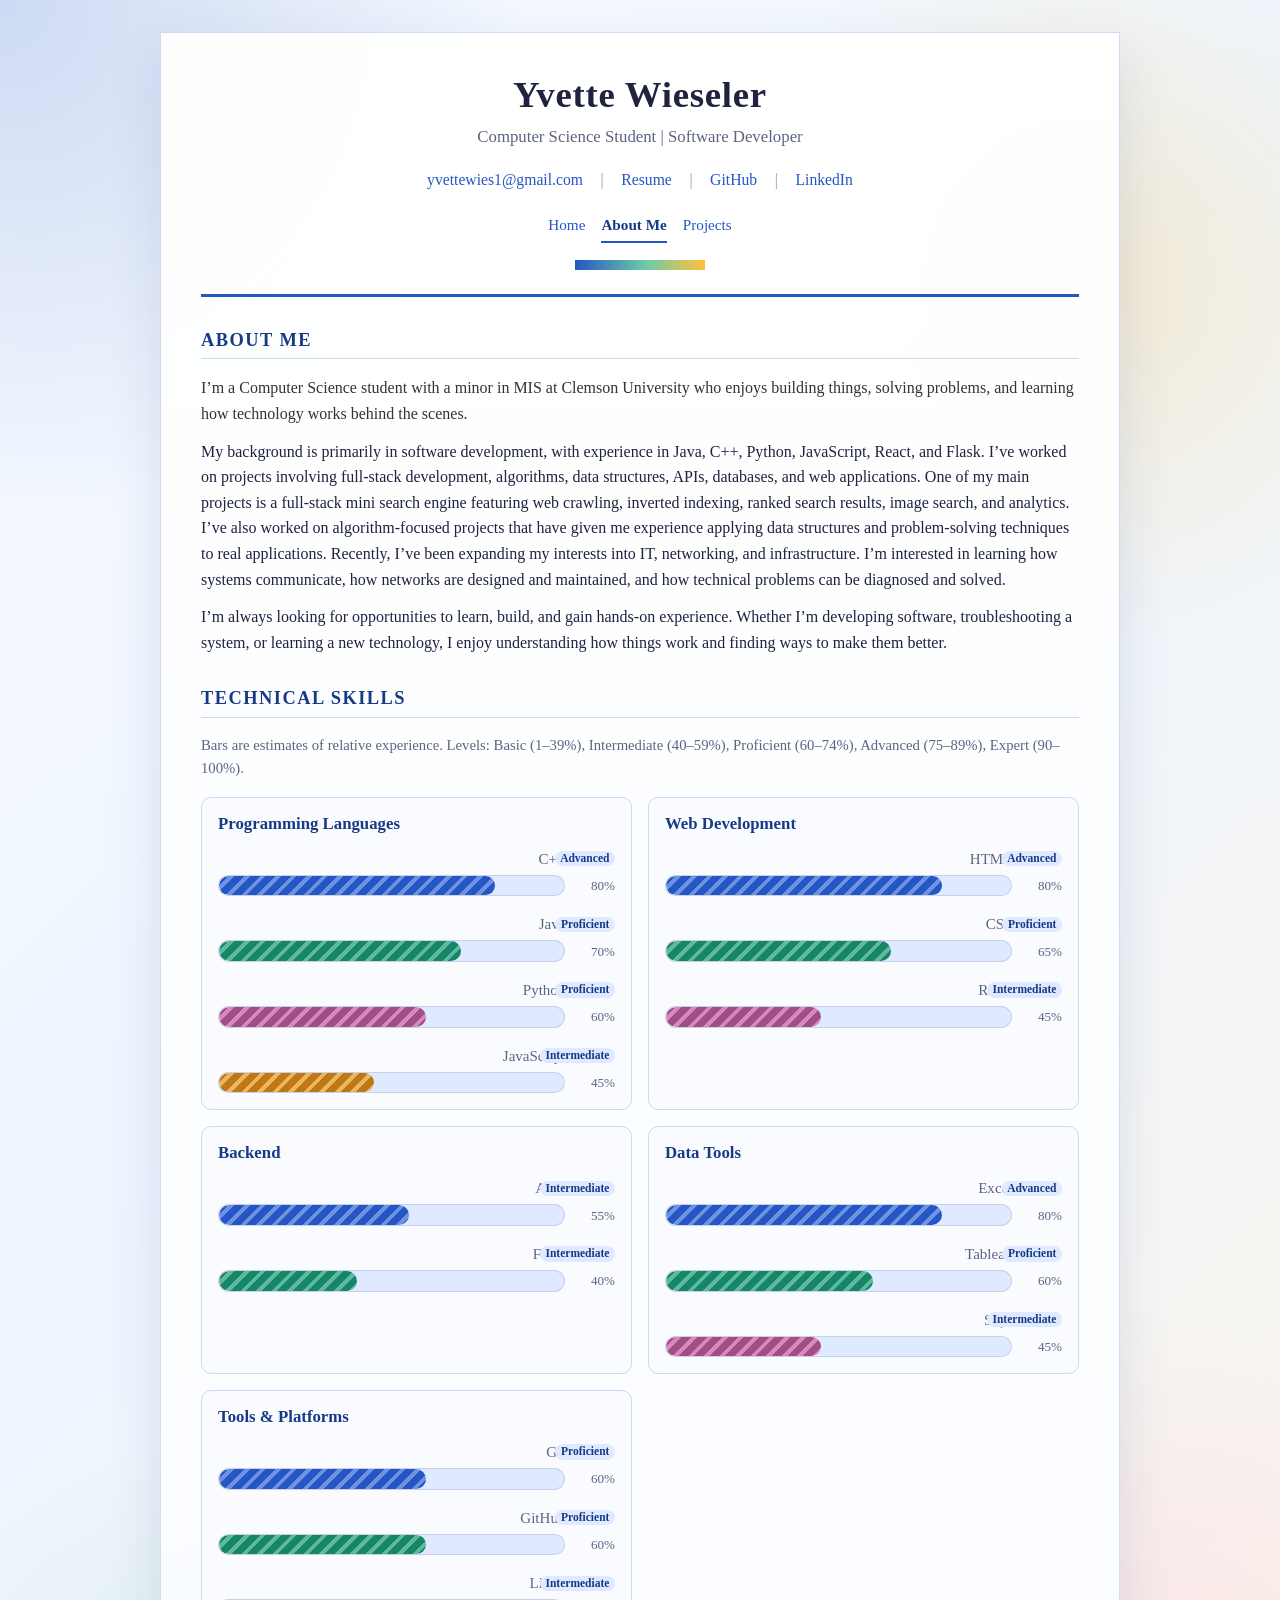
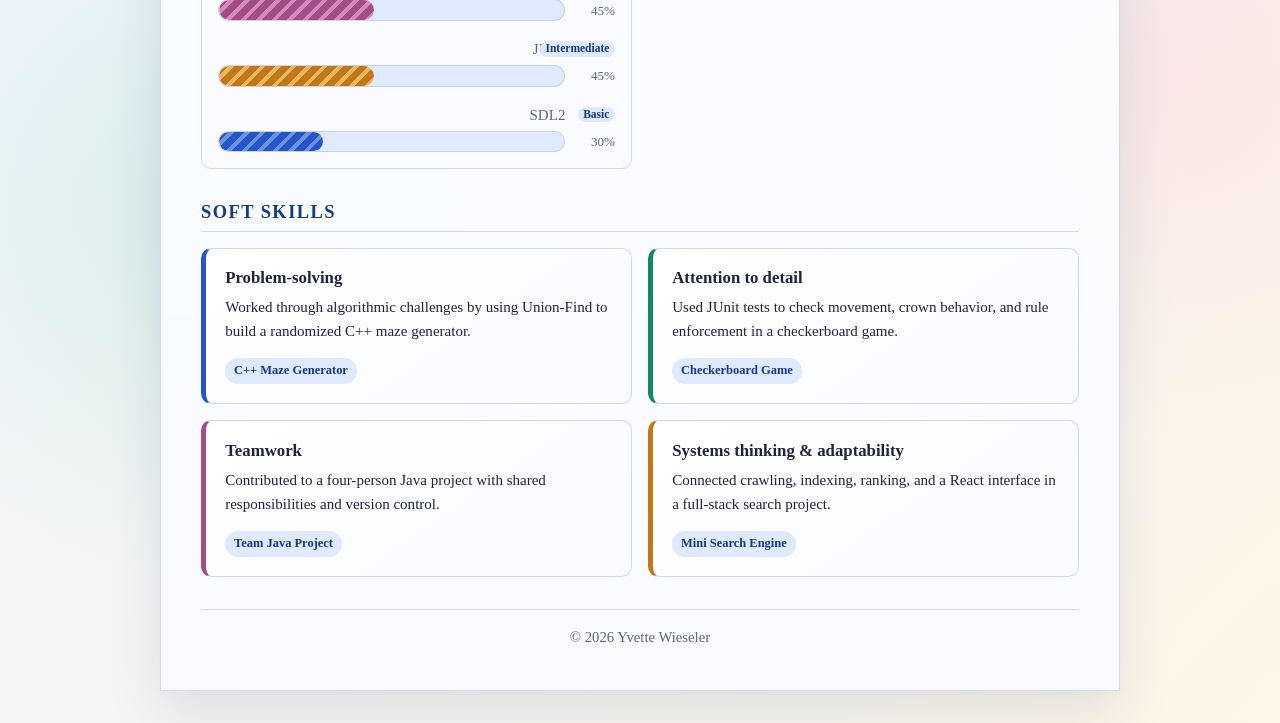
==== commit 65af836e: "Changed the bars and soft skills and centered page" ====
--- a/about.html
+++ b/about.html
@@ -102,22 +102,18 @@
       </section>
 
       <section>
-        <h2>How I Work</h2>
+        <h2>Soft Skills</h2>
         <div class="strengths-grid">
           <article class="strength-card">
-            <span class="strength-number">01</span>
             <div><h3>Problem-solving</h3><p>Worked through algorithmic challenges by using Union-Find to build a randomized C++ maze generator.</p><span class="strength-proof">C++ Maze Generator</span></div>
           </article>
           <article class="strength-card">
-            <span class="strength-number">02</span>
             <div><h3>Attention to detail</h3><p>Used JUnit tests to check movement, crown behavior, and rule enforcement in a checkerboard game.</p><span class="strength-proof">Checkerboard Game</span></div>
           </article>
           <article class="strength-card">
-            <span class="strength-number">03</span>
             <div><h3>Teamwork</h3><p>Contributed to a four-person Java project with shared responsibilities and version control.</p><span class="strength-proof">Team Java Project</span></div>
           </article>
           <article class="strength-card">
-            <span class="strength-number">04</span>
             <div><h3>Systems thinking &amp; adaptability</h3><p>Connected crawling, indexing, ranking, and a React interface in a full-stack search project.</p><span class="strength-proof">Mini Search Engine</span></div>
           </article>
         </div>
--- a/assets/css/styles.css
+++ b/assets/css/styles.css
@@ -258,12 +258,15 @@
 
 .skill-list li {
   display: grid;
-  grid-template-columns: 4.5rem minmax(0, 1fr) 2.4rem 5.4rem;
+  grid-template-columns: minmax(0, 1fr) 2.5rem;
+  grid-template-rows: auto auto;
   align-items: center;
-  gap: 0.7rem;
+  gap: 0.25rem 0.6rem;
 }
 
 .skill-list .skill-name {
+  grid-column: 1;
+  grid-row: 1;
   font-size: 0.94rem;
 }
 
@@ -276,6 +279,8 @@
 
 .skill-meter {
   position: relative;
+  grid-column: 1;
+  grid-row: 2;
   width: 100%;
   min-width: 0;
   height: 1.35rem;
@@ -293,6 +298,9 @@
 }
 
 .skill-list li > .skill-level {
+  grid-column: 2;
+  grid-row: 1;
+  justify-self: end;
   padding: 0.12rem 0.35rem;
   border-radius: 999px;
   background: var(--accent-soft);
@@ -306,6 +314,8 @@
 }
 
 .skill-list .skill-percent {
+  grid-column: 2;
+  grid-row: 2;
   font-size: 0.82rem;
 }
 
@@ -341,7 +351,7 @@
 
 .strength-card {
   display: grid;
-  grid-template-columns: 2.8rem minmax(0, 1fr);
+  grid-template-columns: minmax(0, 1fr);
   gap: 0.8rem;
   padding: 1.2rem;
   border: 1px solid var(--border);
@@ -360,13 +370,6 @@
 
 .strength-card:nth-child(4) {
   --strength-accent: #c07816;
-}
-
-.strength-number {
-  color: var(--strength-accent, var(--accent));
-  font-size: 1.35rem;
-  font-weight: 700;
-  line-height: 1.1;
 }
 
 .strength-card h3 {
@@ -556,8 +559,4 @@
     height: min(56vh, 380px);
   }
 
-  .skill-list li {
-    grid-template-columns: 3.7rem minmax(0, 1fr) 2.2rem 4.7rem;
-    gap: 0.35rem;
-  }
-}
+}
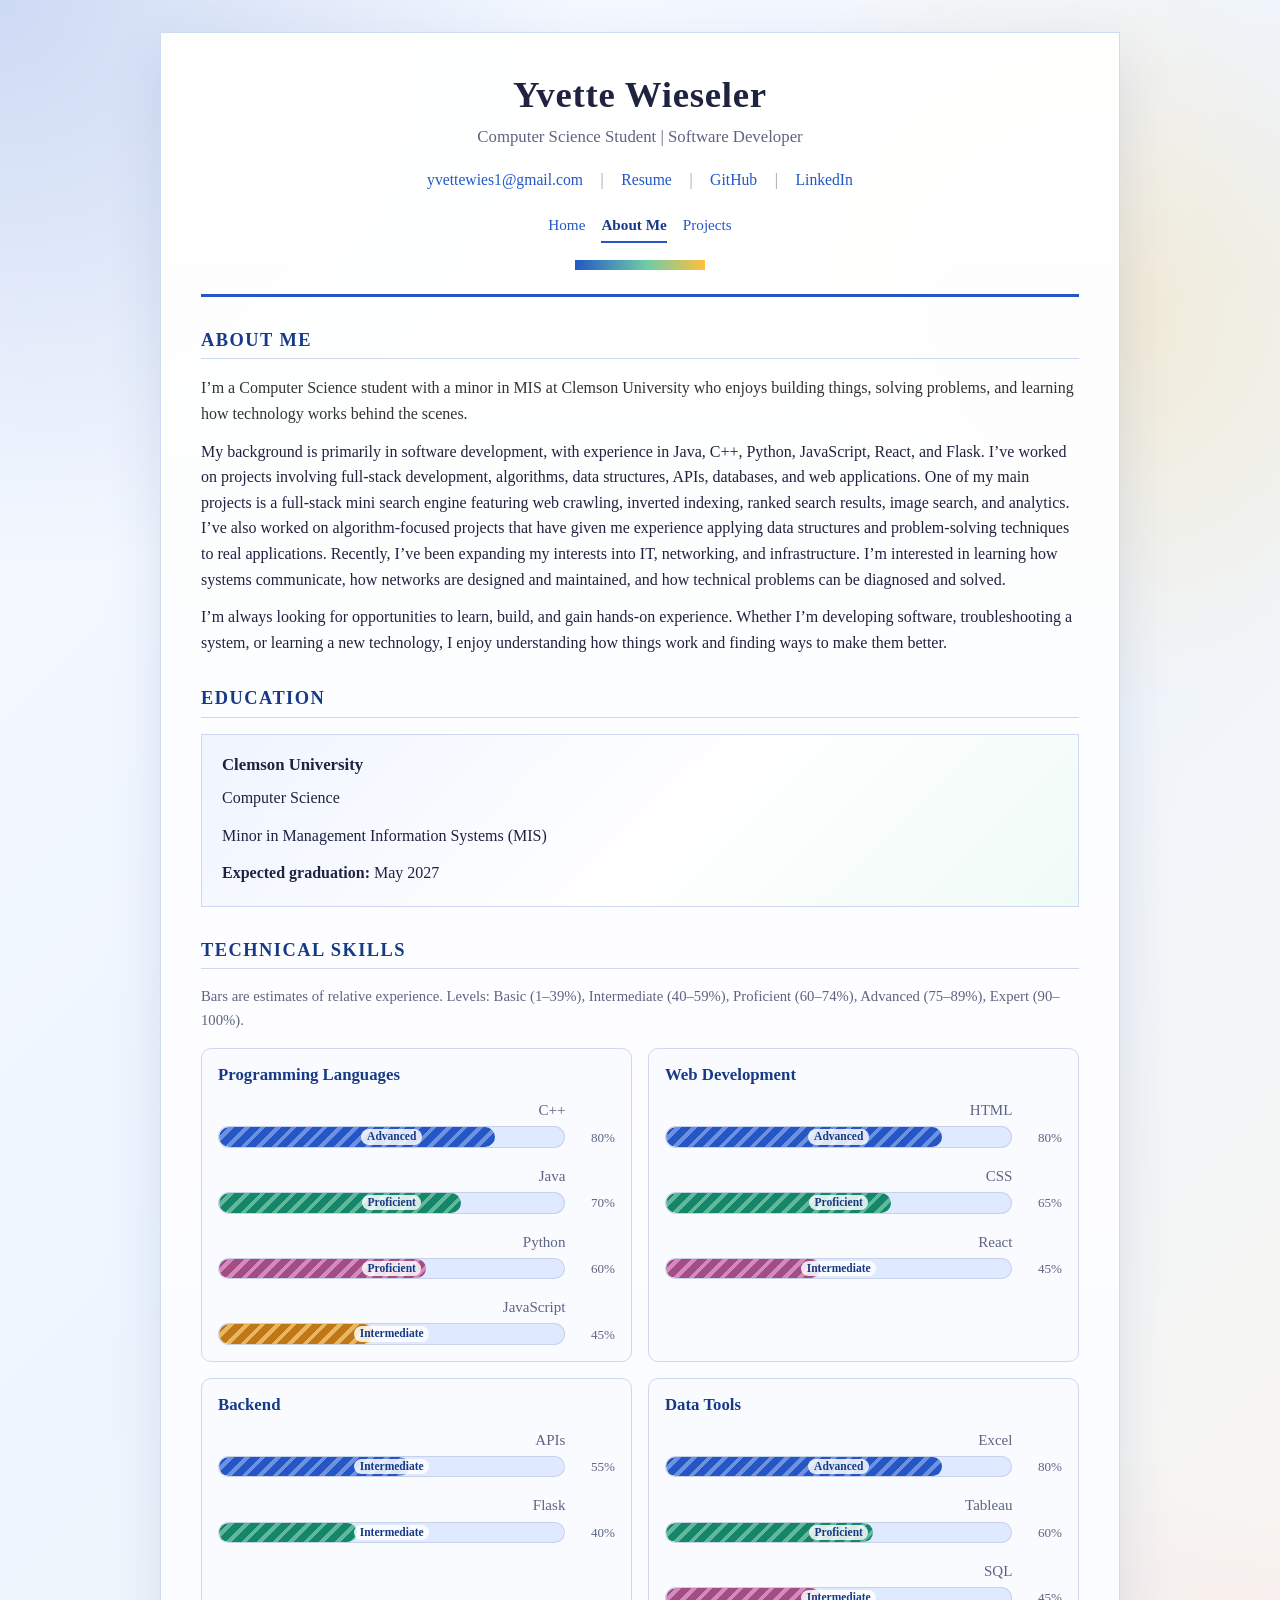
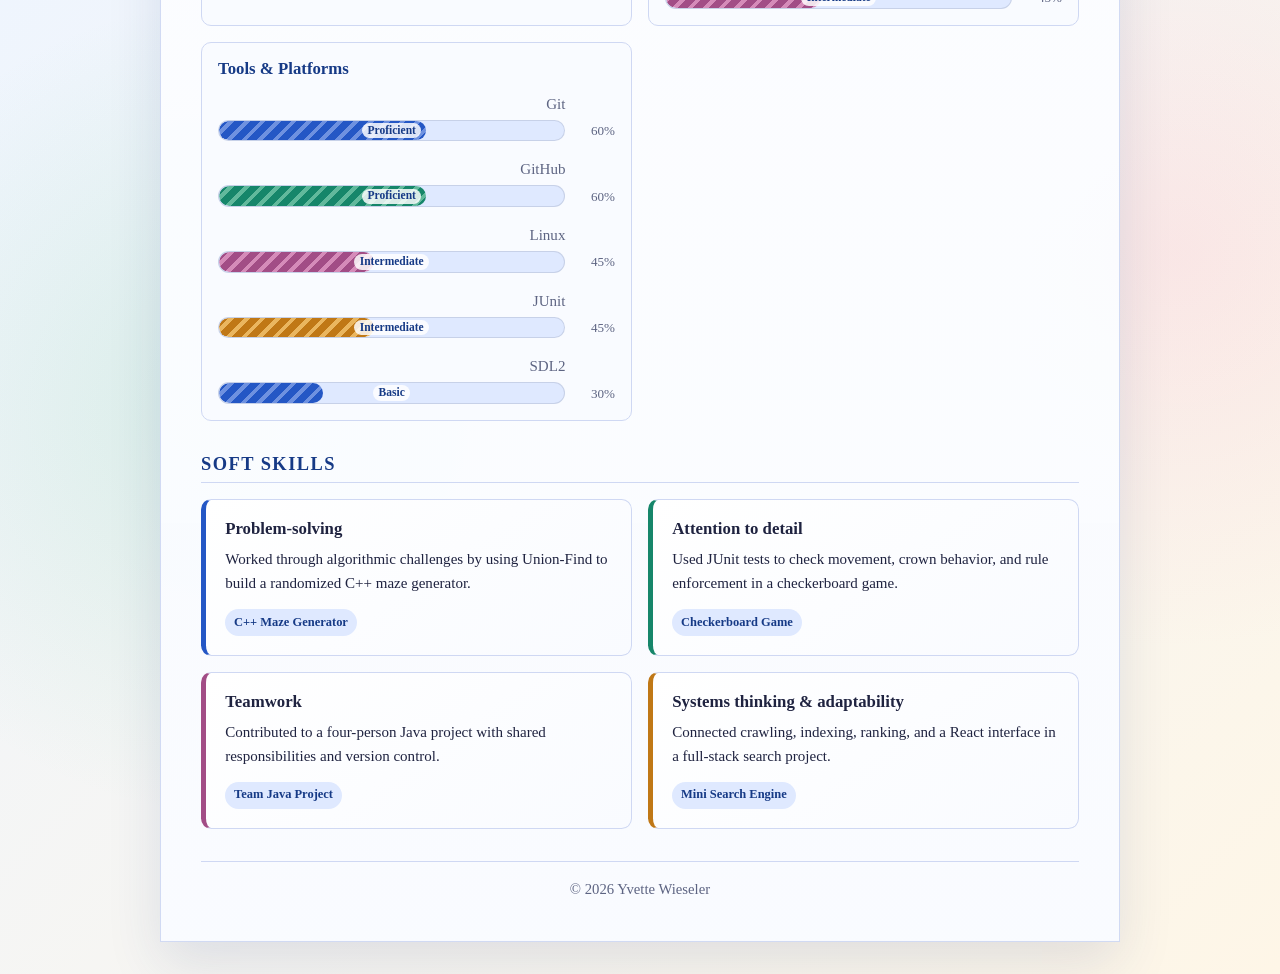
==== commit 4892a724: "Added an Education section" ====
--- a/about.html
+++ b/about.html
@@ -50,6 +50,16 @@
           troubleshooting a system, or learning a new technology, I enjoy understanding how things work and finding ways to make 
           them better.
         </p>
+      </section>
+
+      <section>
+        <h2>Education</h2>
+        <div class="panel">
+          <h3>Clemson University</h3>
+          <p>Computer Science</p>
+          <p>Minor in Management Information Systems (MIS)</p>
+          <p><span class="label">Expected graduation:</span> May 2027</p>
+        </div>
       </section>
 
       <section>
--- a/assets/css/styles.css
+++ b/assets/css/styles.css
@@ -298,12 +298,13 @@
 }
 
 .skill-list li > .skill-level {
-  grid-column: 2;
-  grid-row: 1;
-  justify-self: end;
+  grid-column: 1;
+  grid-row: 2;
+  z-index: 1;
+  justify-self: center;
   padding: 0.12rem 0.35rem;
   border-radius: 999px;
-  background: var(--accent-soft);
+  background: rgba(255, 255, 255, 0.84);
   color: var(--accent-strong);
   font-size: 0.72rem;
   font-variant-numeric: normal;
@@ -442,6 +443,7 @@
 }
 
 .slideshow-frame {
+  position: relative;
   border: 1px solid var(--border);
   background: #fff;
   padding: 0.75rem;
@@ -469,17 +471,21 @@
   margin-top: 0.45rem;
   color: var(--muted);
   font-size: 0.9rem;
+  text-align: center;
 }
 
 .slideshow-controls {
+  position: absolute;
+  inset: 50% 0.75rem auto;
   display: flex;
   align-items: center;
-  justify-content: center;
-  gap: 1rem;
-  margin-top: 0.8rem;
+  justify-content: space-between;
+  transform: translateY(-50%);
+  pointer-events: none;
 }
 
 .slide-button {
+  pointer-events: auto;
   width: 2.45rem;
   height: 2.45rem;
   border: 1px solid var(--accent);
@@ -497,11 +503,19 @@
 }
 
 .slide-counter {
+  position: absolute;
+  left: 50%;
+  bottom: 2.25rem;
+  transform: translateX(-50%);
   min-width: 4.5rem;
+  padding: 0.25rem 0.55rem;
+  border-radius: 999px;
+  background: rgba(255, 255, 255, 0.92);
   color: var(--muted);
   font-size: 0.95rem;
   text-align: center;
 }
+
 
 .project-note,
 .placeholder {
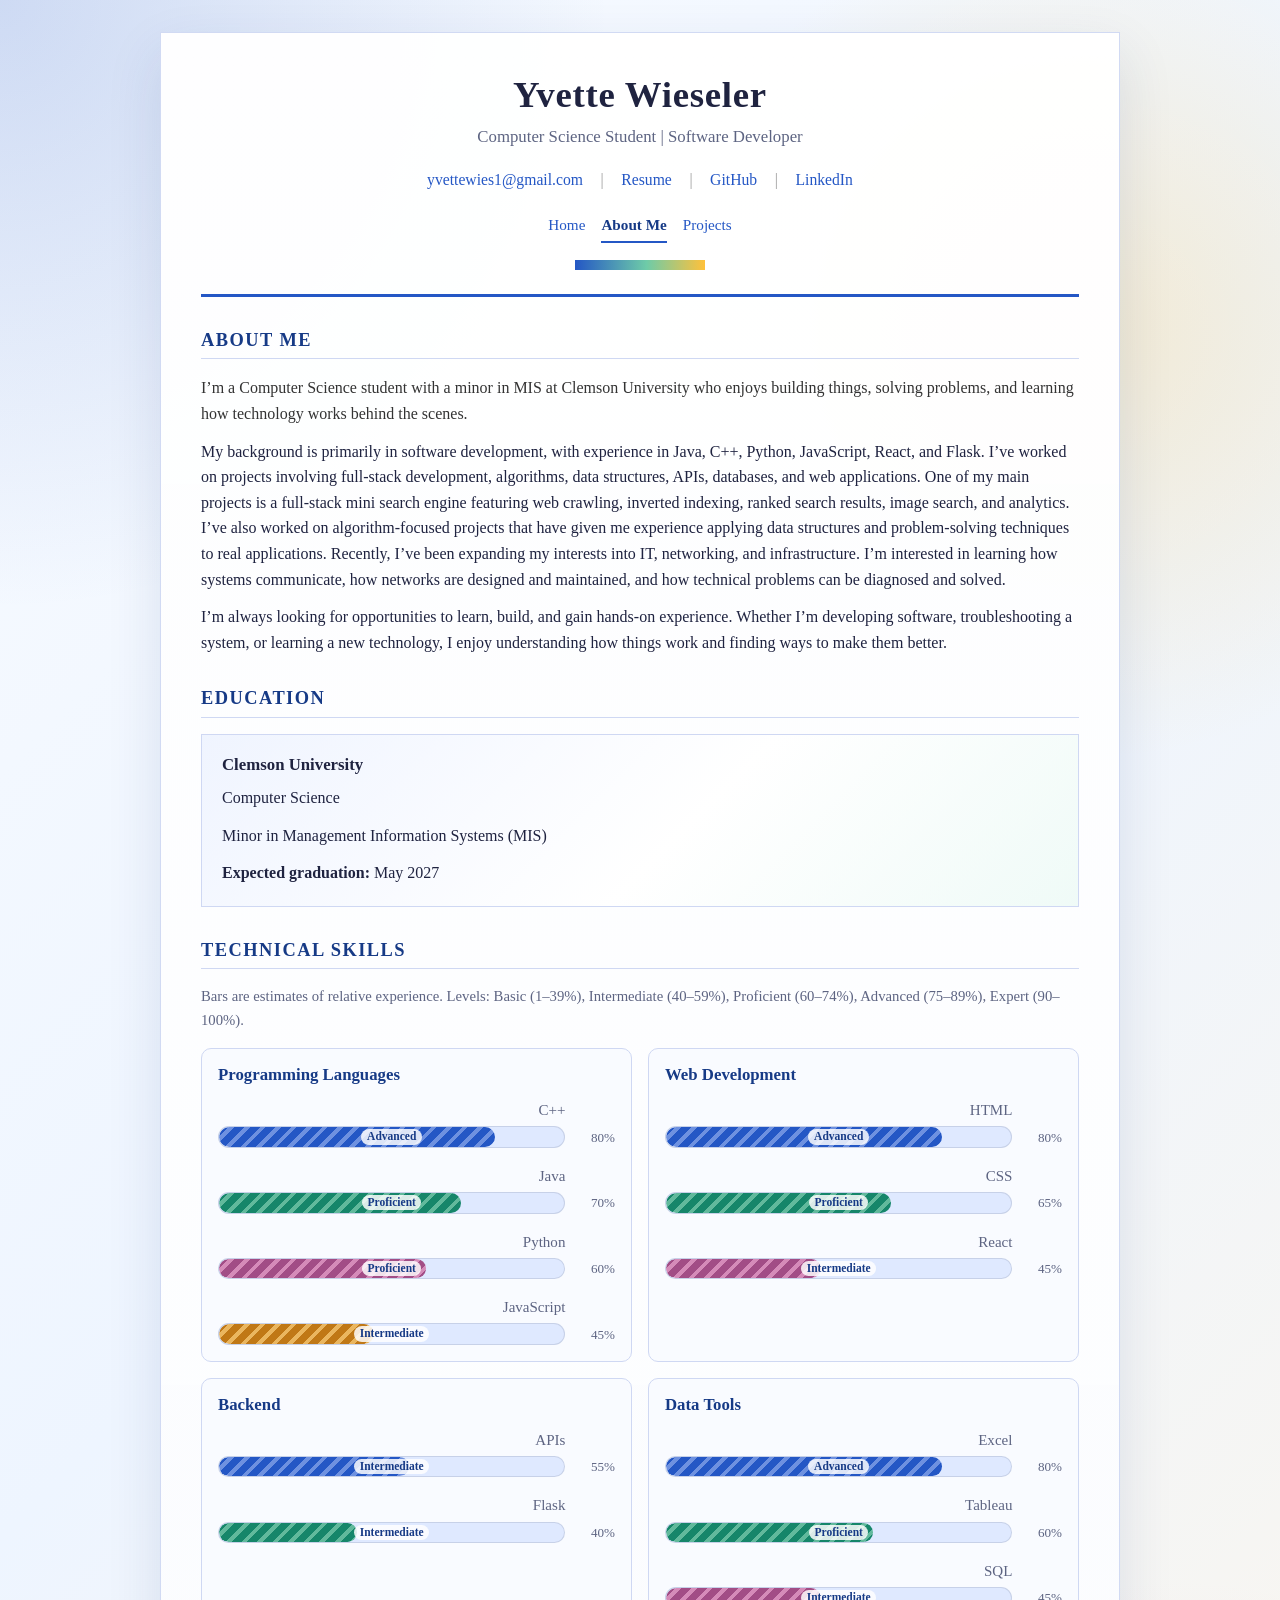
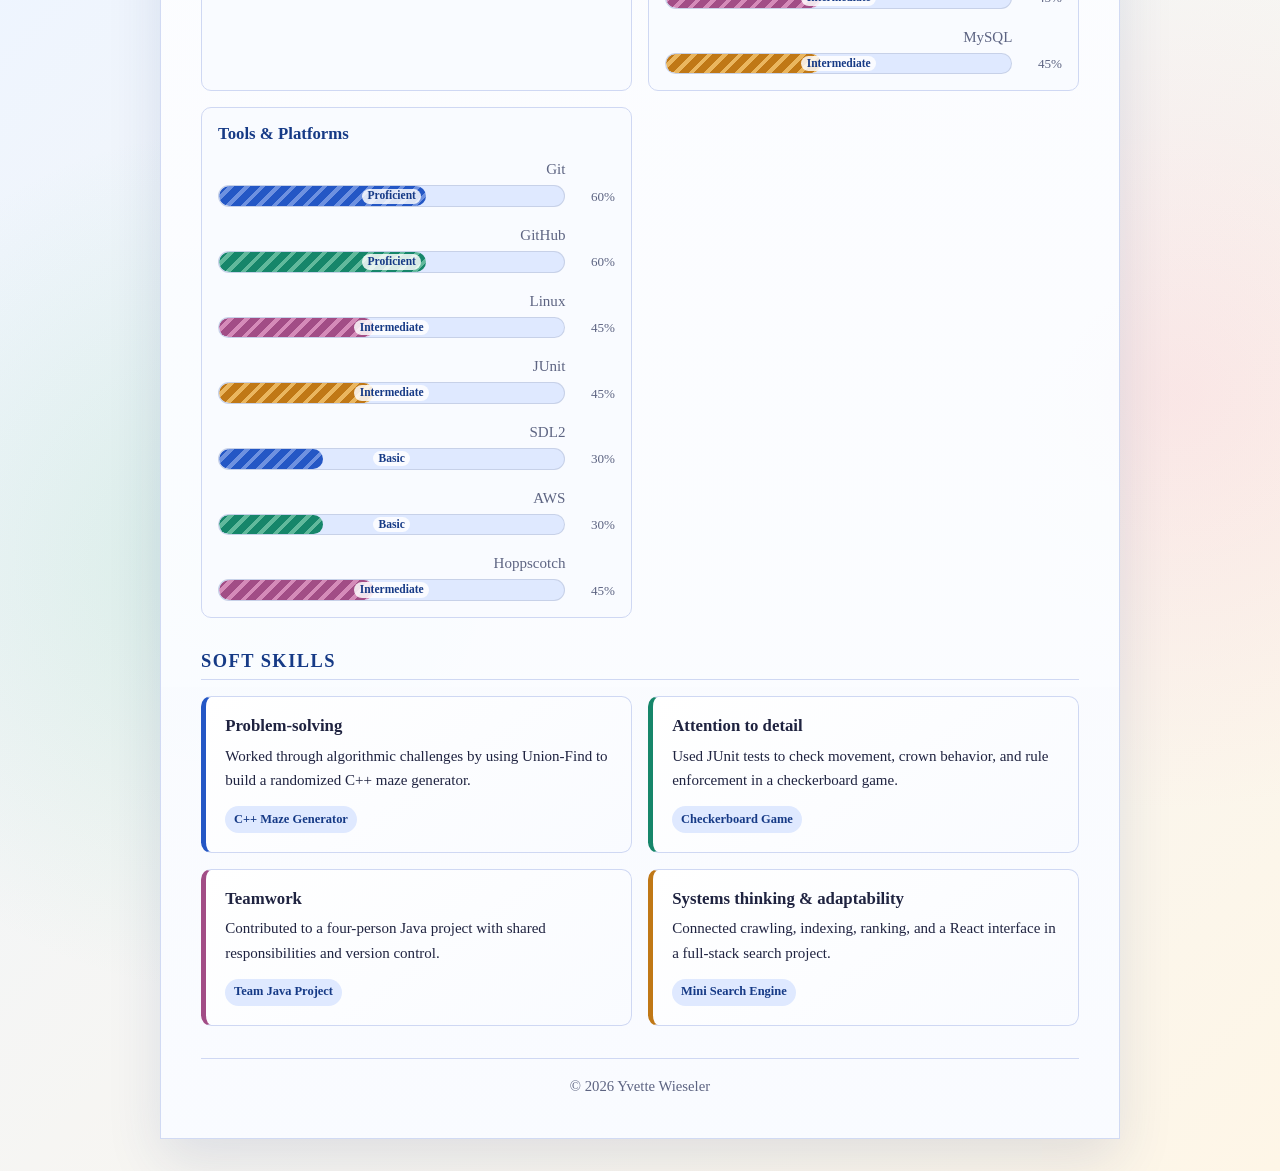
==== commit dd44fb7d: "Added a few more skills to technical" ====
--- a/about.html
+++ b/about.html
@@ -96,6 +96,7 @@
               <li><span class="skill-name">Excel</span><div class="skill-meter" role="progressbar" aria-label="Excel" aria-valuemin="0" aria-valuemax="100" aria-valuenow="80" aria-valuetext="80%, Advanced" style="--skill-value: 80%"><span class="skill-meter-fill"></span></div><span class="skill-percent">80%</span><span class="skill-level">Advanced</span></li>
               <li><span class="skill-name">Tableau</span><div class="skill-meter" role="progressbar" aria-label="Tableau" aria-valuemin="0" aria-valuemax="100" aria-valuenow="60" aria-valuetext="60%, Proficient" style="--skill-value: 60%"><span class="skill-meter-fill"></span></div><span class="skill-percent">60%</span><span class="skill-level">Proficient</span></li>
               <li><span class="skill-name">SQL</span><div class="skill-meter" role="progressbar" aria-label="SQL" aria-valuemin="0" aria-valuemax="100" aria-valuenow="45" aria-valuetext="45%, Intermediate" style="--skill-value: 45%"><span class="skill-meter-fill"></span></div><span class="skill-percent">45%</span><span class="skill-level">Intermediate</span></li>
+              <li><span class="skill-name">MySQL</span><div class="skill-meter" role="progressbar" aria-label="MySQL" aria-valuemin="0" aria-valuemax="100" aria-valuenow="45" aria-valuetext="45%, Intermediate" style="--skill-value: 45%"><span class="skill-meter-fill"></span></div><span class="skill-percent">45%</span><span class="skill-level">Intermediate</span></li>
             </ul>
           </div>
           <div class="skill-group">
@@ -106,6 +107,8 @@
               <li><span class="skill-name">Linux</span><div class="skill-meter" role="progressbar" aria-label="Linux" aria-valuemin="0" aria-valuemax="100" aria-valuenow="45" aria-valuetext="45%, Intermediate" style="--skill-value: 45%"><span class="skill-meter-fill"></span></div><span class="skill-percent">45%</span><span class="skill-level">Intermediate</span></li>
               <li><span class="skill-name">JUnit</span><div class="skill-meter" role="progressbar" aria-label="JUnit" aria-valuemin="0" aria-valuemax="100" aria-valuenow="45" aria-valuetext="45%, Intermediate" style="--skill-value: 45%"><span class="skill-meter-fill"></span></div><span class="skill-percent">45%</span><span class="skill-level">Intermediate</span></li>
               <li><span class="skill-name">SDL2</span><div class="skill-meter" role="progressbar" aria-label="SDL2" aria-valuemin="0" aria-valuemax="100" aria-valuenow="30" aria-valuetext="30%, Basic" style="--skill-value: 30%"><span class="skill-meter-fill"></span></div><span class="skill-percent">30%</span><span class="skill-level">Basic</span></li>
+              <li><span class="skill-name">AWS</span><div class="skill-meter" role="progressbar" aria-label="AWS" aria-valuemin="0" aria-valuemax="100" aria-valuenow="30" aria-valuetext="30%, Basic" style="--skill-value: 30%"><span class="skill-meter-fill"></span></div><span class="skill-percent">30%</span><span class="skill-level">Basic</span></li>
+              <li><span class="skill-name">Hoppscotch</span><div class="skill-meter" role="progressbar" aria-label="Hoppscotch" aria-valuemin="0" aria-valuemax="100" aria-valuenow="45" aria-valuetext="45%, Intermediate" style="--skill-value: 45%"><span class="skill-meter-fill"></span></div><span class="skill-percent">45%</span><span class="skill-level">Intermediate</span></li>
             </ul>
           </div>
         </div>
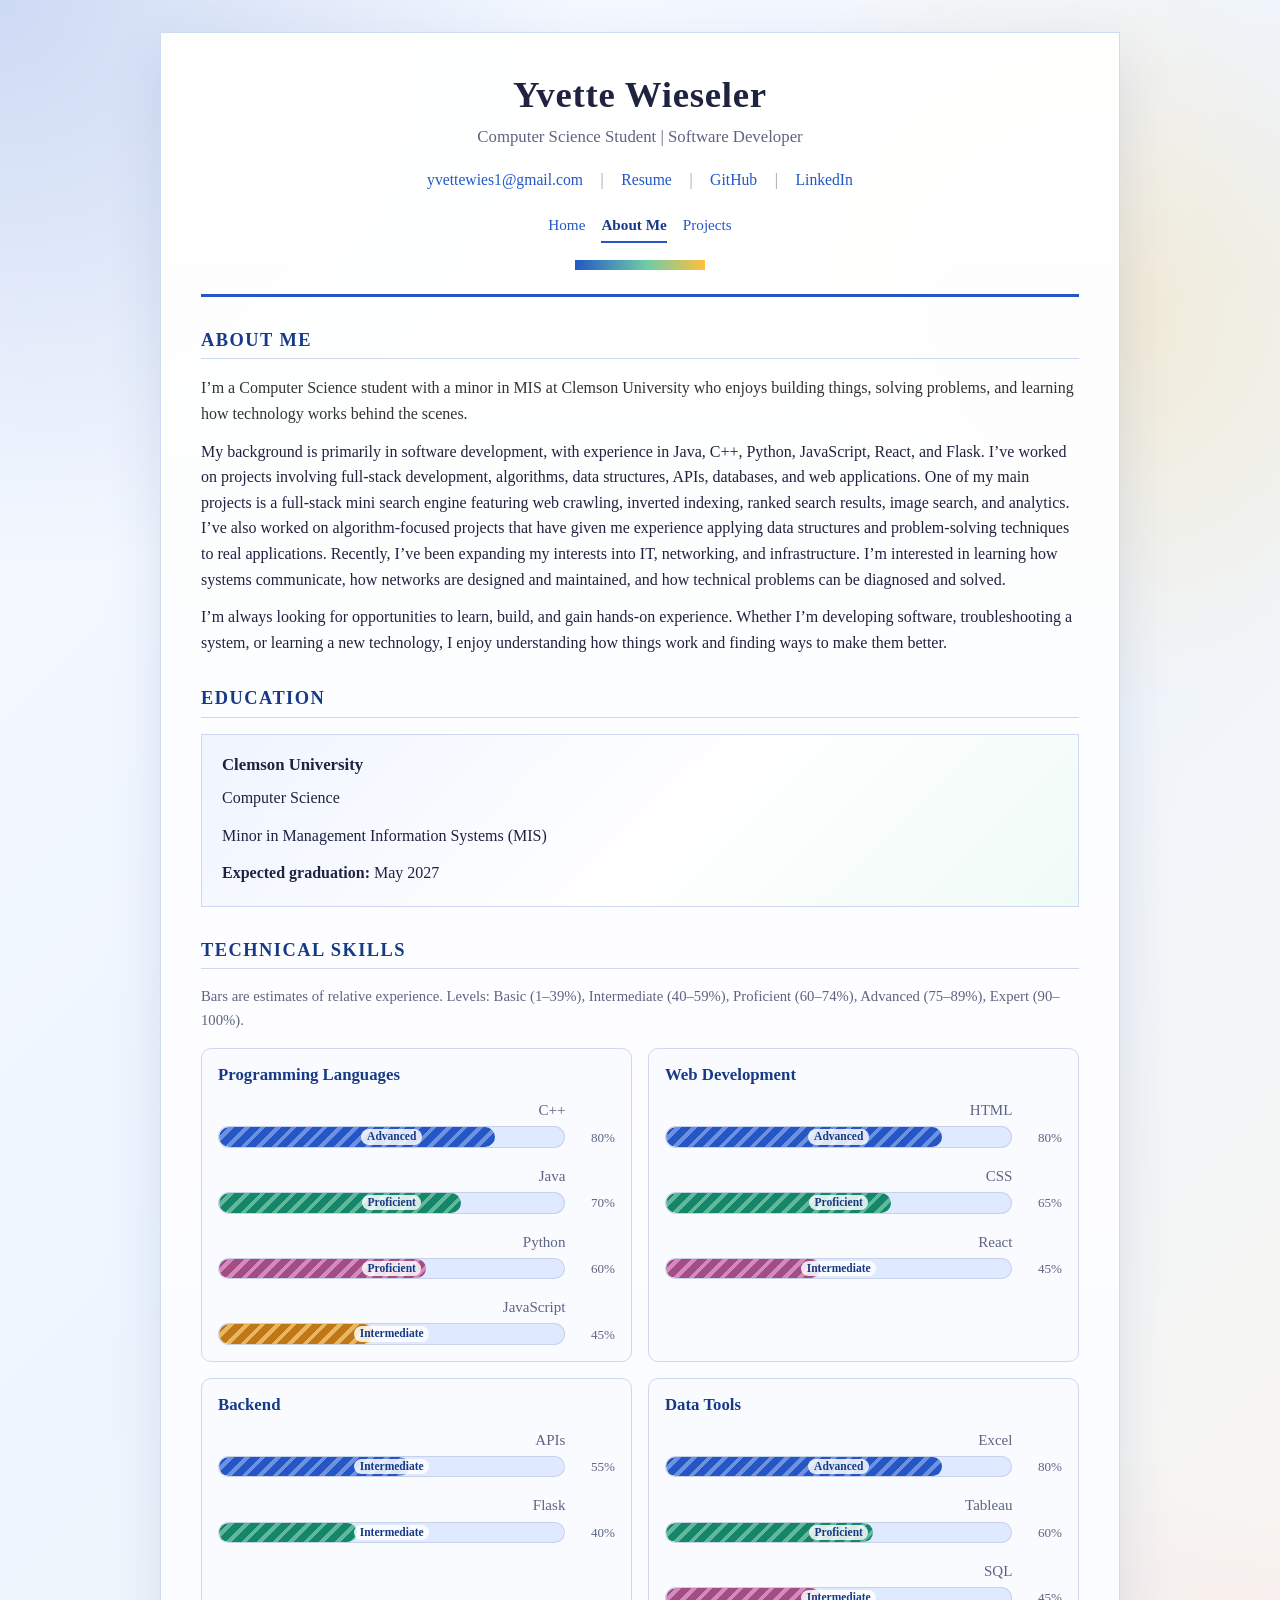
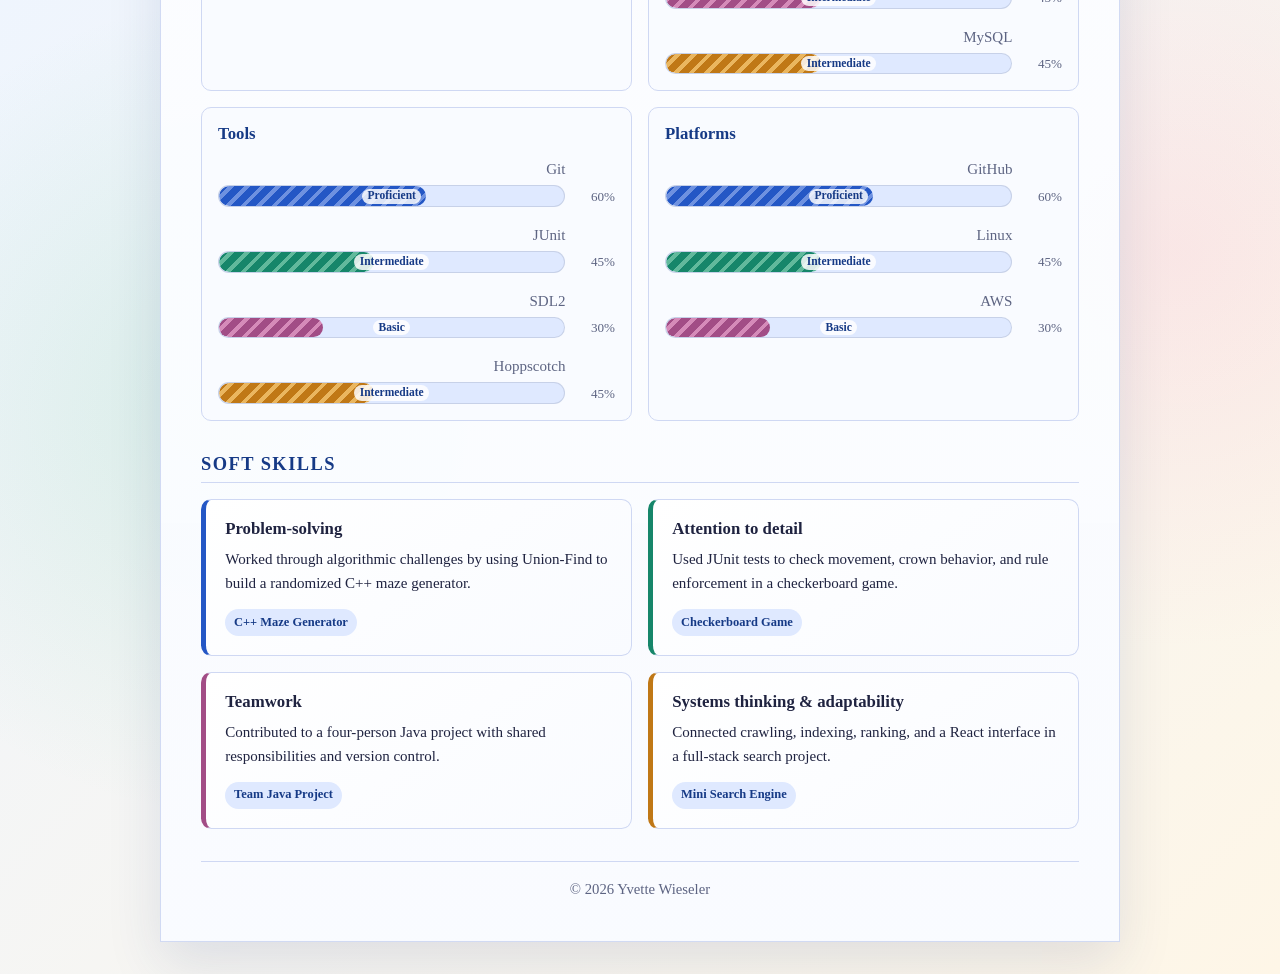
==== commit 7bcc3dc8: "Split platforms and tools" ====
--- a/about.html
+++ b/about.html
@@ -100,15 +100,20 @@
             </ul>
           </div>
           <div class="skill-group">
-            <h3>Tools &amp; Platforms</h3>
+            <h3>Tools</h3>
             <ul class="skill-list">
               <li><span class="skill-name">Git</span><div class="skill-meter" role="progressbar" aria-label="Git" aria-valuemin="0" aria-valuemax="100" aria-valuenow="60" aria-valuetext="60%, Proficient" style="--skill-value: 60%"><span class="skill-meter-fill"></span></div><span class="skill-percent">60%</span><span class="skill-level">Proficient</span></li>
+              <li><span class="skill-name">JUnit</span><div class="skill-meter" role="progressbar" aria-label="JUnit" aria-valuemin="0" aria-valuemax="100" aria-valuenow="45" aria-valuetext="45%, Intermediate" style="--skill-value: 45%"><span class="skill-meter-fill"></span></div><span class="skill-percent">45%</span><span class="skill-level">Intermediate</span></li>
+              <li><span class="skill-name">SDL2</span><div class="skill-meter" role="progressbar" aria-label="SDL2" aria-valuemin="0" aria-valuemax="100" aria-valuenow="30" aria-valuetext="30%, Basic" style="--skill-value: 30%"><span class="skill-meter-fill"></span></div><span class="skill-percent">30%</span><span class="skill-level">Basic</span></li>
+              <li><span class="skill-name">Hoppscotch</span><div class="skill-meter" role="progressbar" aria-label="Hoppscotch" aria-valuemin="0" aria-valuemax="100" aria-valuenow="45" aria-valuetext="45%, Intermediate" style="--skill-value: 45%"><span class="skill-meter-fill"></span></div><span class="skill-percent">45%</span><span class="skill-level">Intermediate</span></li>
+            </ul>
+          </div>
+          <div class="skill-group">
+            <h3>Platforms</h3>
+            <ul class="skill-list">
               <li><span class="skill-name">GitHub</span><div class="skill-meter" role="progressbar" aria-label="GitHub" aria-valuemin="0" aria-valuemax="100" aria-valuenow="60" aria-valuetext="60%, Proficient" style="--skill-value: 60%"><span class="skill-meter-fill"></span></div><span class="skill-percent">60%</span><span class="skill-level">Proficient</span></li>
               <li><span class="skill-name">Linux</span><div class="skill-meter" role="progressbar" aria-label="Linux" aria-valuemin="0" aria-valuemax="100" aria-valuenow="45" aria-valuetext="45%, Intermediate" style="--skill-value: 45%"><span class="skill-meter-fill"></span></div><span class="skill-percent">45%</span><span class="skill-level">Intermediate</span></li>
-              <li><span class="skill-name">JUnit</span><div class="skill-meter" role="progressbar" aria-label="JUnit" aria-valuemin="0" aria-valuemax="100" aria-valuenow="45" aria-valuetext="45%, Intermediate" style="--skill-value: 45%"><span class="skill-meter-fill"></span></div><span class="skill-percent">45%</span><span class="skill-level">Intermediate</span></li>
-              <li><span class="skill-name">SDL2</span><div class="skill-meter" role="progressbar" aria-label="SDL2" aria-valuemin="0" aria-valuemax="100" aria-valuenow="30" aria-valuetext="30%, Basic" style="--skill-value: 30%"><span class="skill-meter-fill"></span></div><span class="skill-percent">30%</span><span class="skill-level">Basic</span></li>
               <li><span class="skill-name">AWS</span><div class="skill-meter" role="progressbar" aria-label="AWS" aria-valuemin="0" aria-valuemax="100" aria-valuenow="30" aria-valuetext="30%, Basic" style="--skill-value: 30%"><span class="skill-meter-fill"></span></div><span class="skill-percent">30%</span><span class="skill-level">Basic</span></li>
-              <li><span class="skill-name">Hoppscotch</span><div class="skill-meter" role="progressbar" aria-label="Hoppscotch" aria-valuemin="0" aria-valuemax="100" aria-valuenow="45" aria-valuetext="45%, Intermediate" style="--skill-value: 45%"><span class="skill-meter-fill"></span></div><span class="skill-percent">45%</span><span class="skill-level">Intermediate</span></li>
             </ul>
           </div>
         </div>
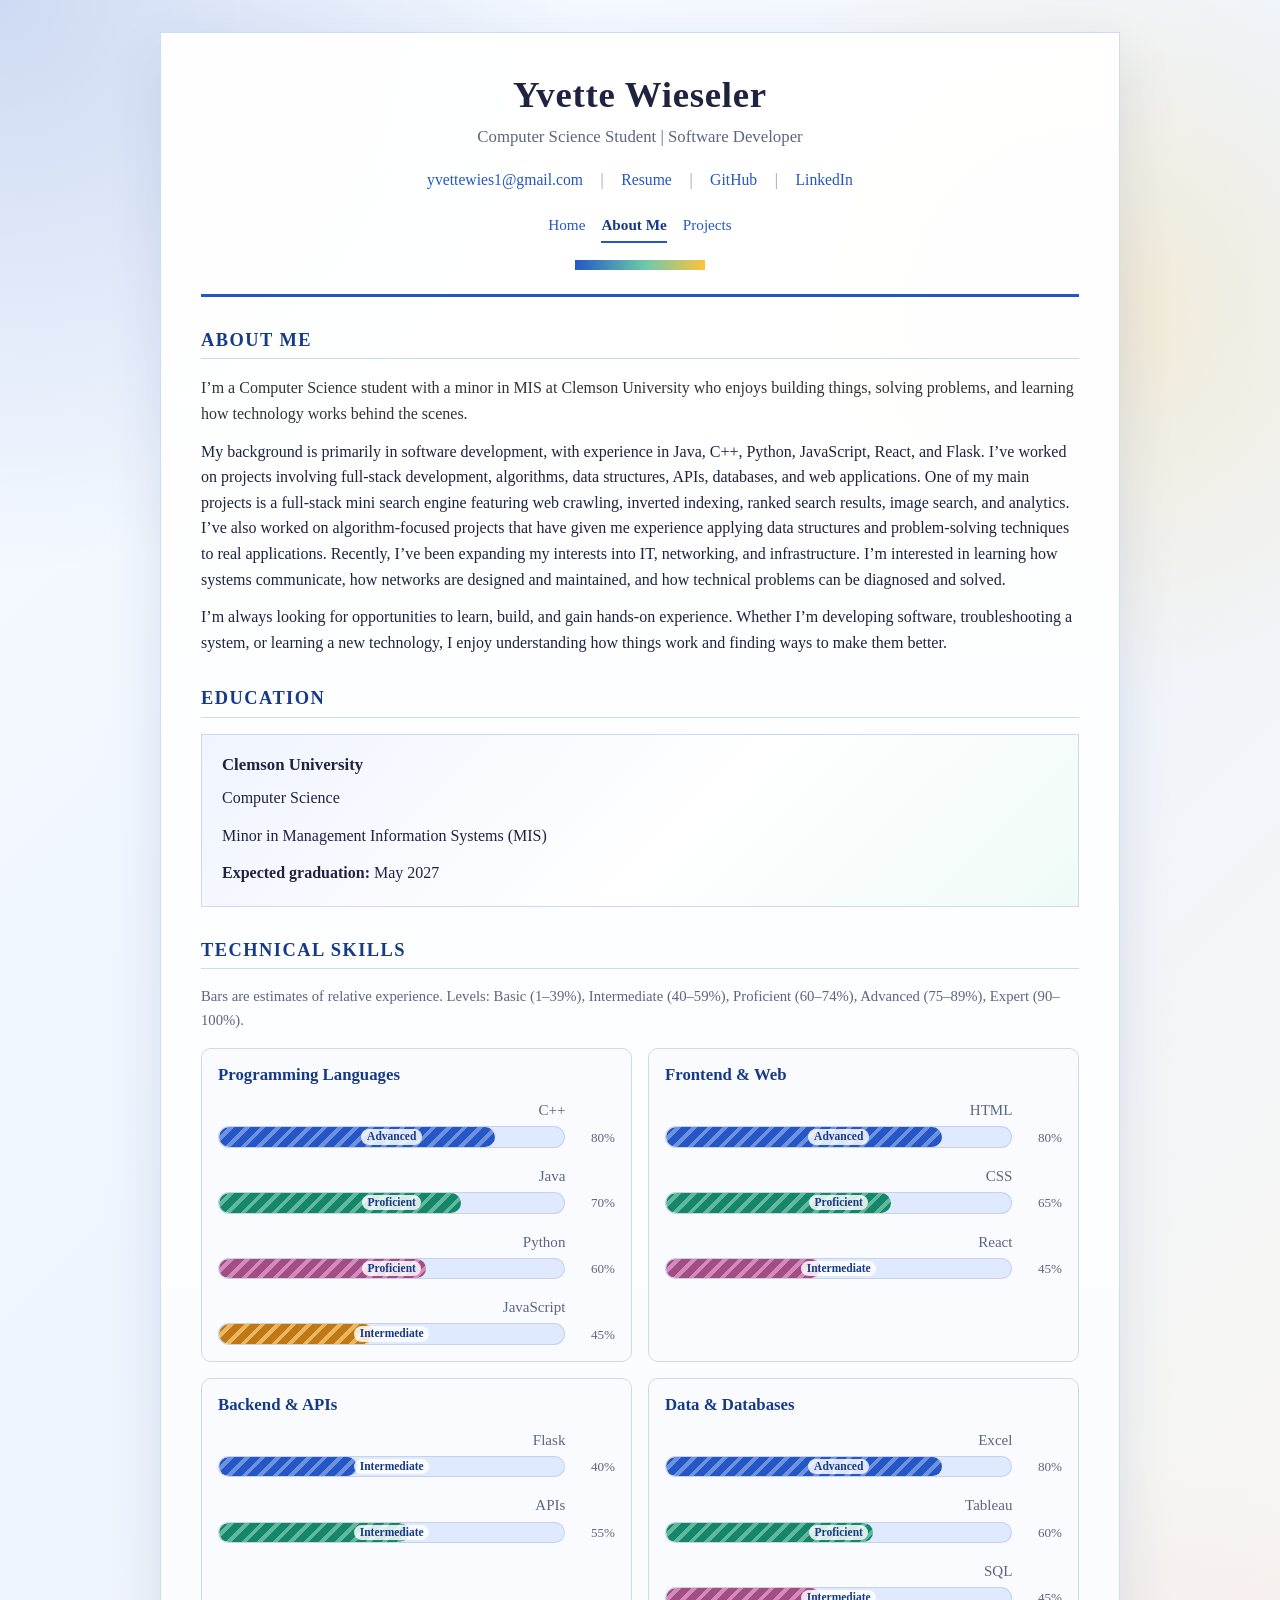
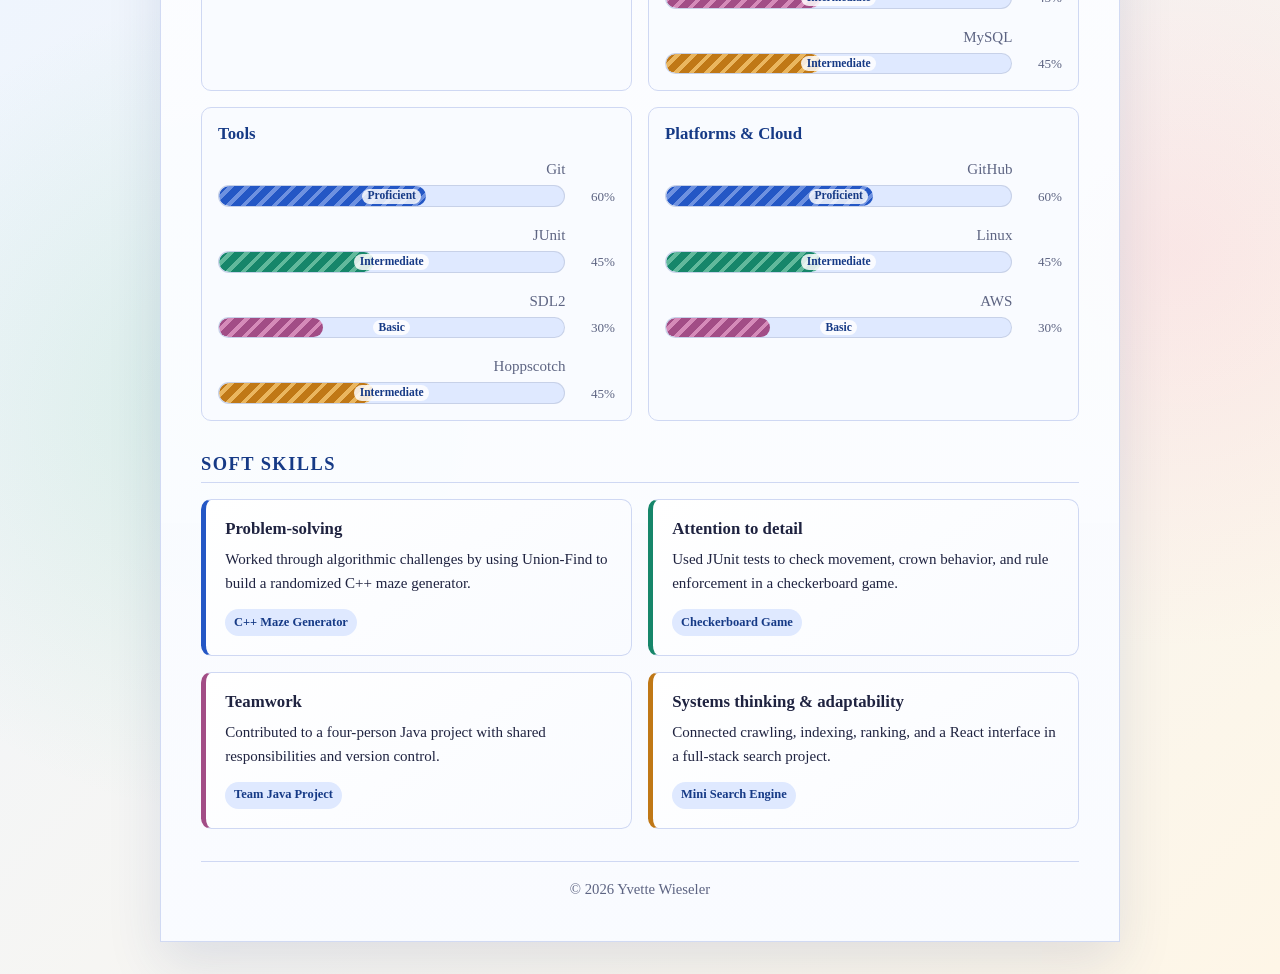
==== commit 017ff4ca: "Renamed technica skill sections." ====
--- a/about.html
+++ b/about.html
@@ -76,7 +76,7 @@
             </ul>
           </div>
           <div class="skill-group">
-            <h3>Web Development</h3>
+            <h3>Frontend &amp; Web</h3>
             <ul class="skill-list">
               <li><span class="skill-name">HTML</span><div class="skill-meter" role="progressbar" aria-label="HTML" aria-valuemin="0" aria-valuemax="100" aria-valuenow="80" aria-valuetext="80%, Advanced" style="--skill-value: 80%"><span class="skill-meter-fill"></span></div><span class="skill-percent">80%</span><span class="skill-level">Advanced</span></li>
               <li><span class="skill-name">CSS</span><div class="skill-meter" role="progressbar" aria-label="CSS" aria-valuemin="0" aria-valuemax="100" aria-valuenow="65" aria-valuetext="65%, Proficient" style="--skill-value: 65%"><span class="skill-meter-fill"></span></div><span class="skill-percent">65%</span><span class="skill-level">Proficient</span></li>
@@ -84,14 +84,14 @@
             </ul>
           </div>
           <div class="skill-group">
-            <h3>Backend</h3>
+            <h3>Backend &amp; APIs</h3>
             <ul class="skill-list">
+              <li><span class="skill-name">Flask</span><div class="skill-meter" role="progressbar" aria-label="Flask" aria-valuemin="0" aria-valuemax="100" aria-valuenow="40" aria-valuetext="40%, Intermediate" style="--skill-value: 40%"><span class="skill-meter-fill"></span></div><span class="skill-percent">40%</span><span class="skill-level">Intermediate</span></li>
               <li><span class="skill-name">APIs</span><div class="skill-meter" role="progressbar" aria-label="APIs" aria-valuemin="0" aria-valuemax="100" aria-valuenow="55" aria-valuetext="55%, Intermediate" style="--skill-value: 55%"><span class="skill-meter-fill"></span></div><span class="skill-percent">55%</span><span class="skill-level">Intermediate</span></li>
-              <li><span class="skill-name">Flask</span><div class="skill-meter" role="progressbar" aria-label="Flask" aria-valuemin="0" aria-valuemax="100" aria-valuenow="40" aria-valuetext="40%, Intermediate" style="--skill-value: 40%"><span class="skill-meter-fill"></span></div><span class="skill-percent">40%</span><span class="skill-level">Intermediate</span></li>
             </ul>
           </div>
           <div class="skill-group">
-            <h3>Data Tools</h3>
+            <h3>Data &amp; Databases</h3>
             <ul class="skill-list">
               <li><span class="skill-name">Excel</span><div class="skill-meter" role="progressbar" aria-label="Excel" aria-valuemin="0" aria-valuemax="100" aria-valuenow="80" aria-valuetext="80%, Advanced" style="--skill-value: 80%"><span class="skill-meter-fill"></span></div><span class="skill-percent">80%</span><span class="skill-level">Advanced</span></li>
               <li><span class="skill-name">Tableau</span><div class="skill-meter" role="progressbar" aria-label="Tableau" aria-valuemin="0" aria-valuemax="100" aria-valuenow="60" aria-valuetext="60%, Proficient" style="--skill-value: 60%"><span class="skill-meter-fill"></span></div><span class="skill-percent">60%</span><span class="skill-level">Proficient</span></li>
@@ -109,7 +109,7 @@
             </ul>
           </div>
           <div class="skill-group">
-            <h3>Platforms</h3>
+            <h3>Platforms &amp; Cloud</h3>
             <ul class="skill-list">
               <li><span class="skill-name">GitHub</span><div class="skill-meter" role="progressbar" aria-label="GitHub" aria-valuemin="0" aria-valuemax="100" aria-valuenow="60" aria-valuetext="60%, Proficient" style="--skill-value: 60%"><span class="skill-meter-fill"></span></div><span class="skill-percent">60%</span><span class="skill-level">Proficient</span></li>
               <li><span class="skill-name">Linux</span><div class="skill-meter" role="progressbar" aria-label="Linux" aria-valuemin="0" aria-valuemax="100" aria-valuenow="45" aria-valuetext="45%, Intermediate" style="--skill-value: 45%"><span class="skill-meter-fill"></span></div><span class="skill-percent">45%</span><span class="skill-level">Intermediate</span></li>
